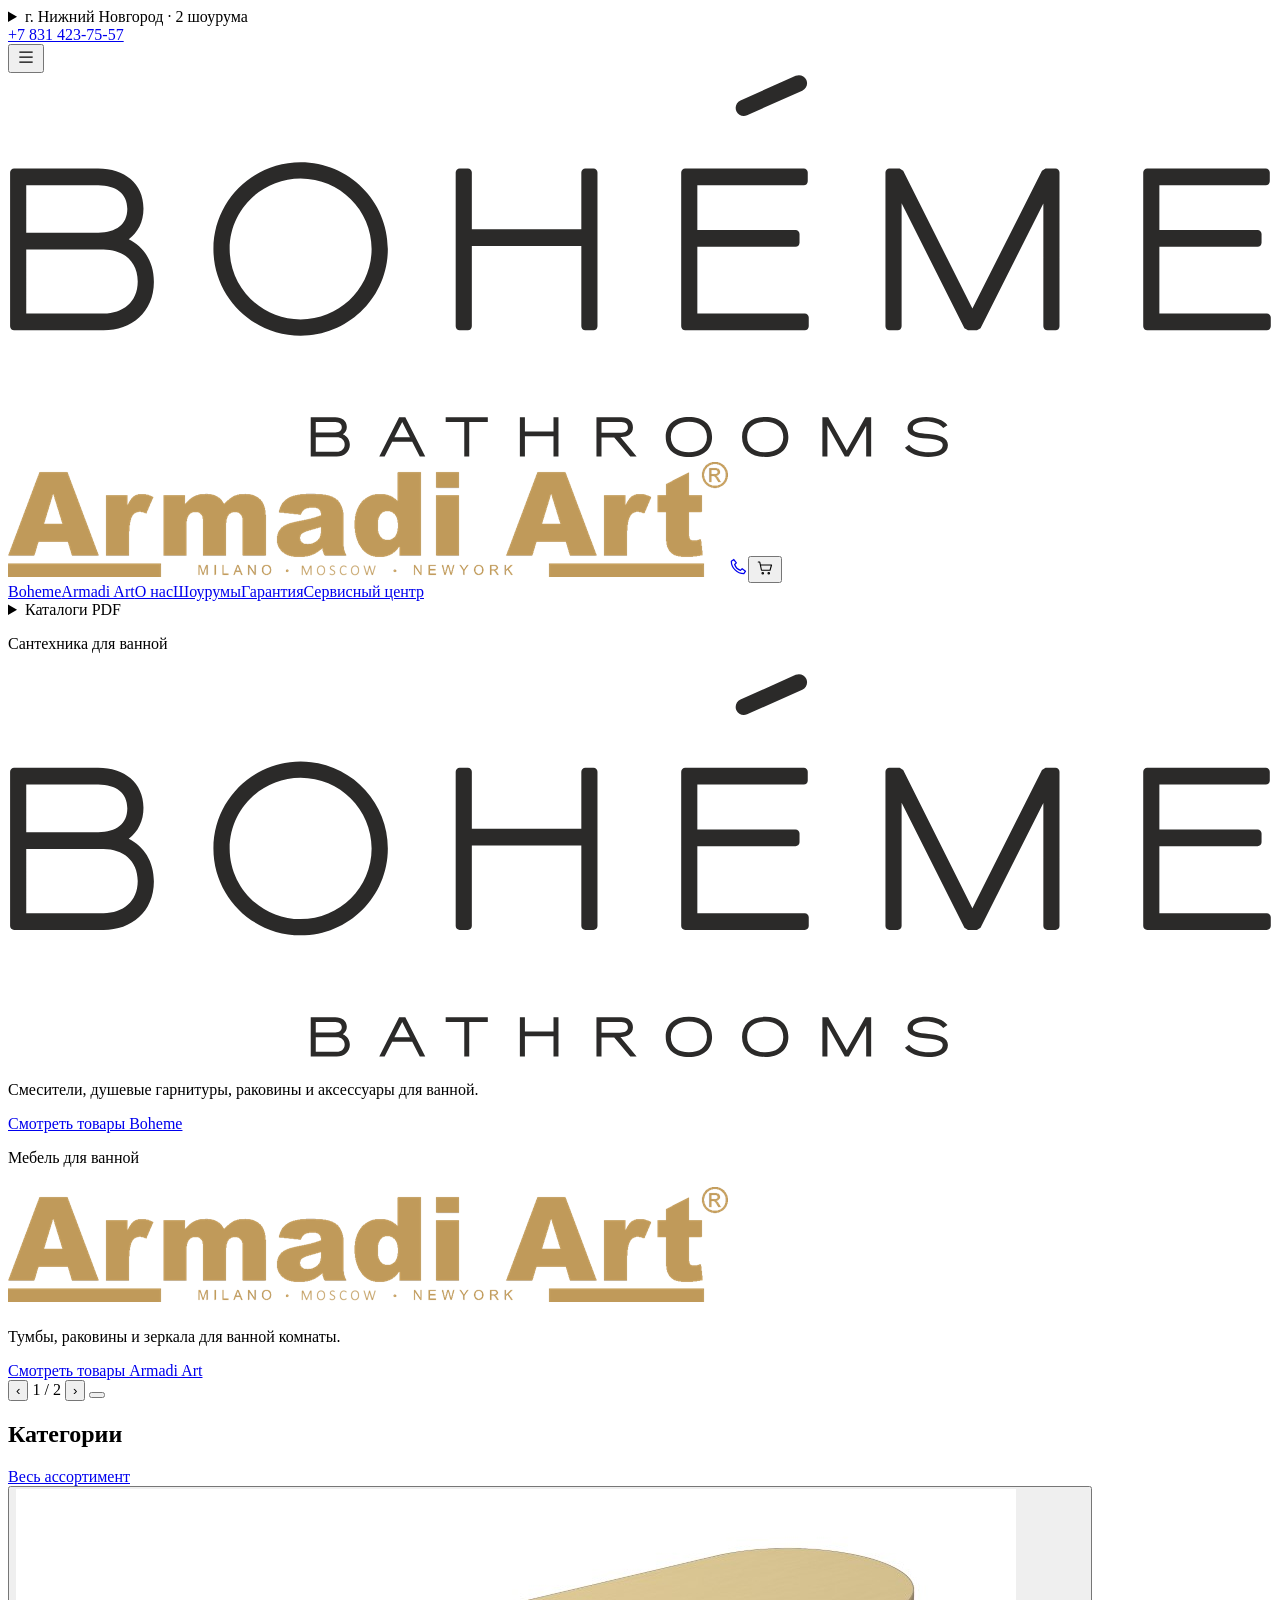
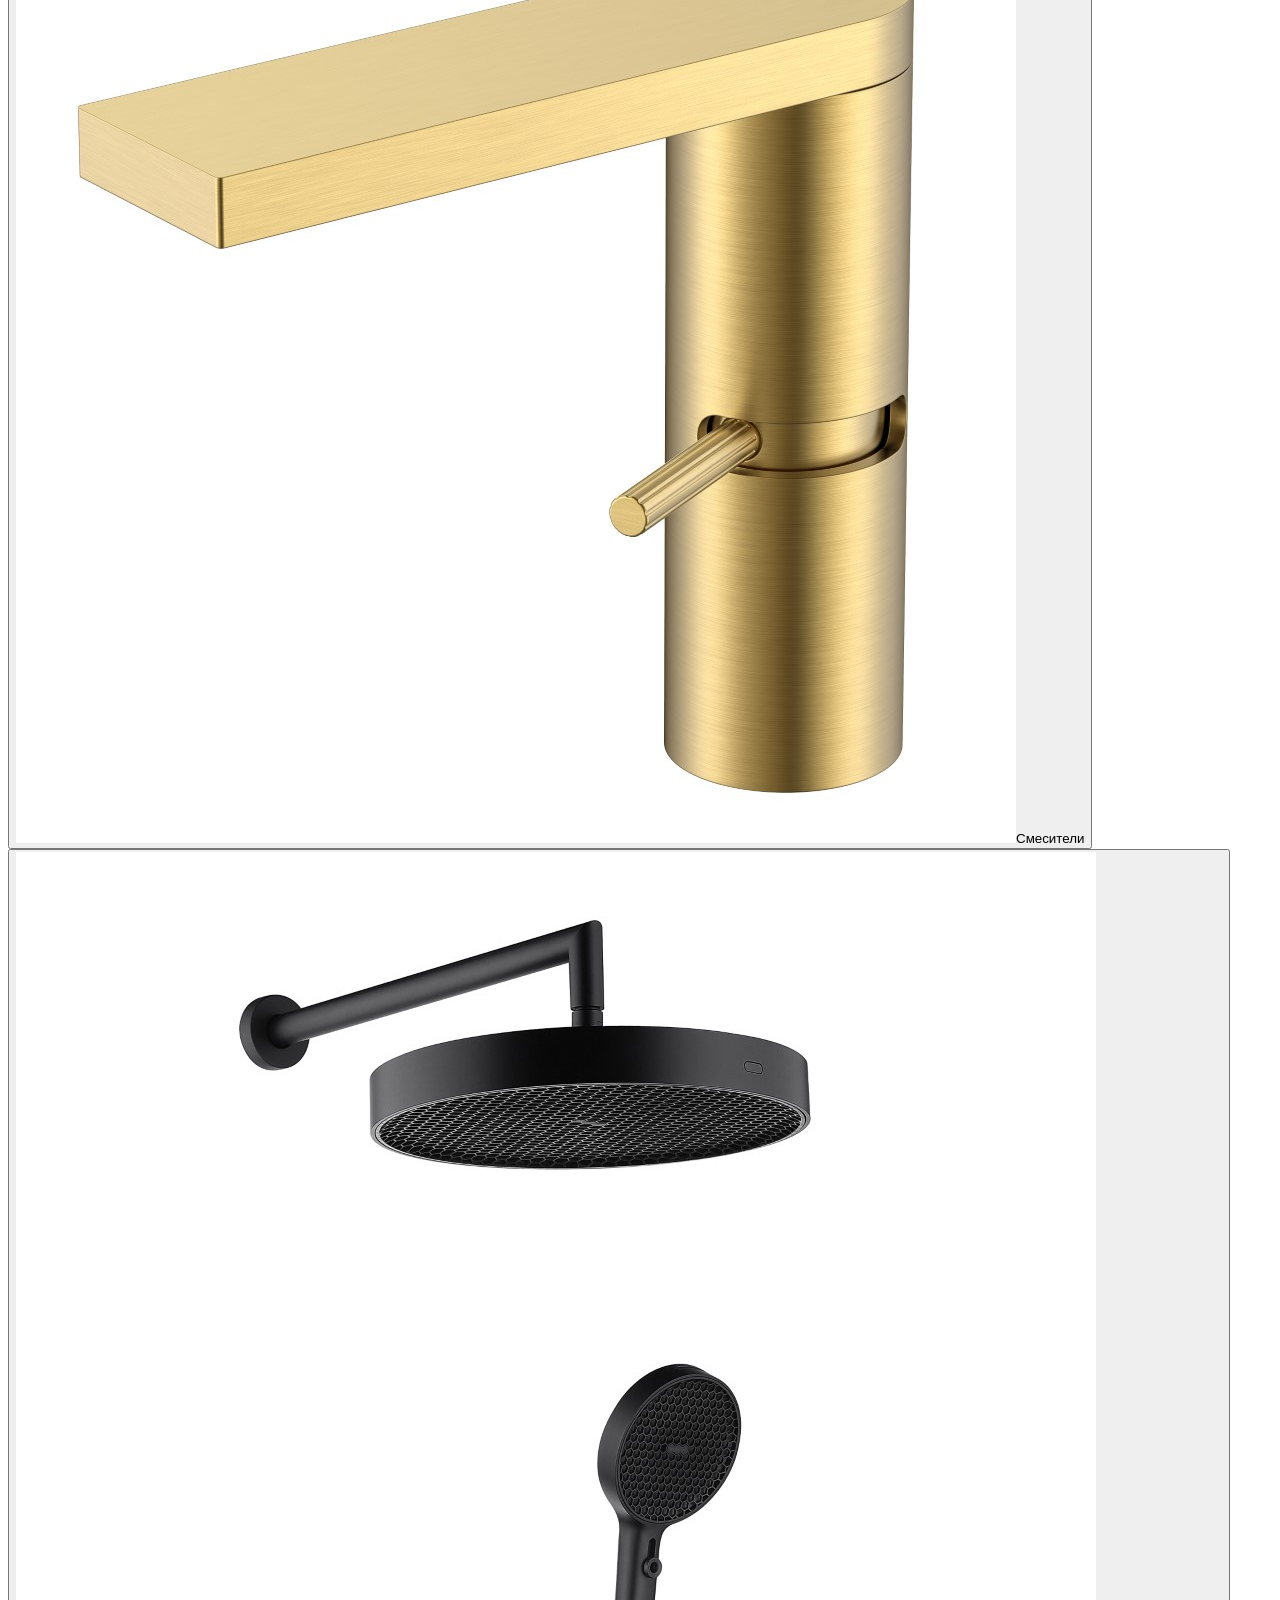
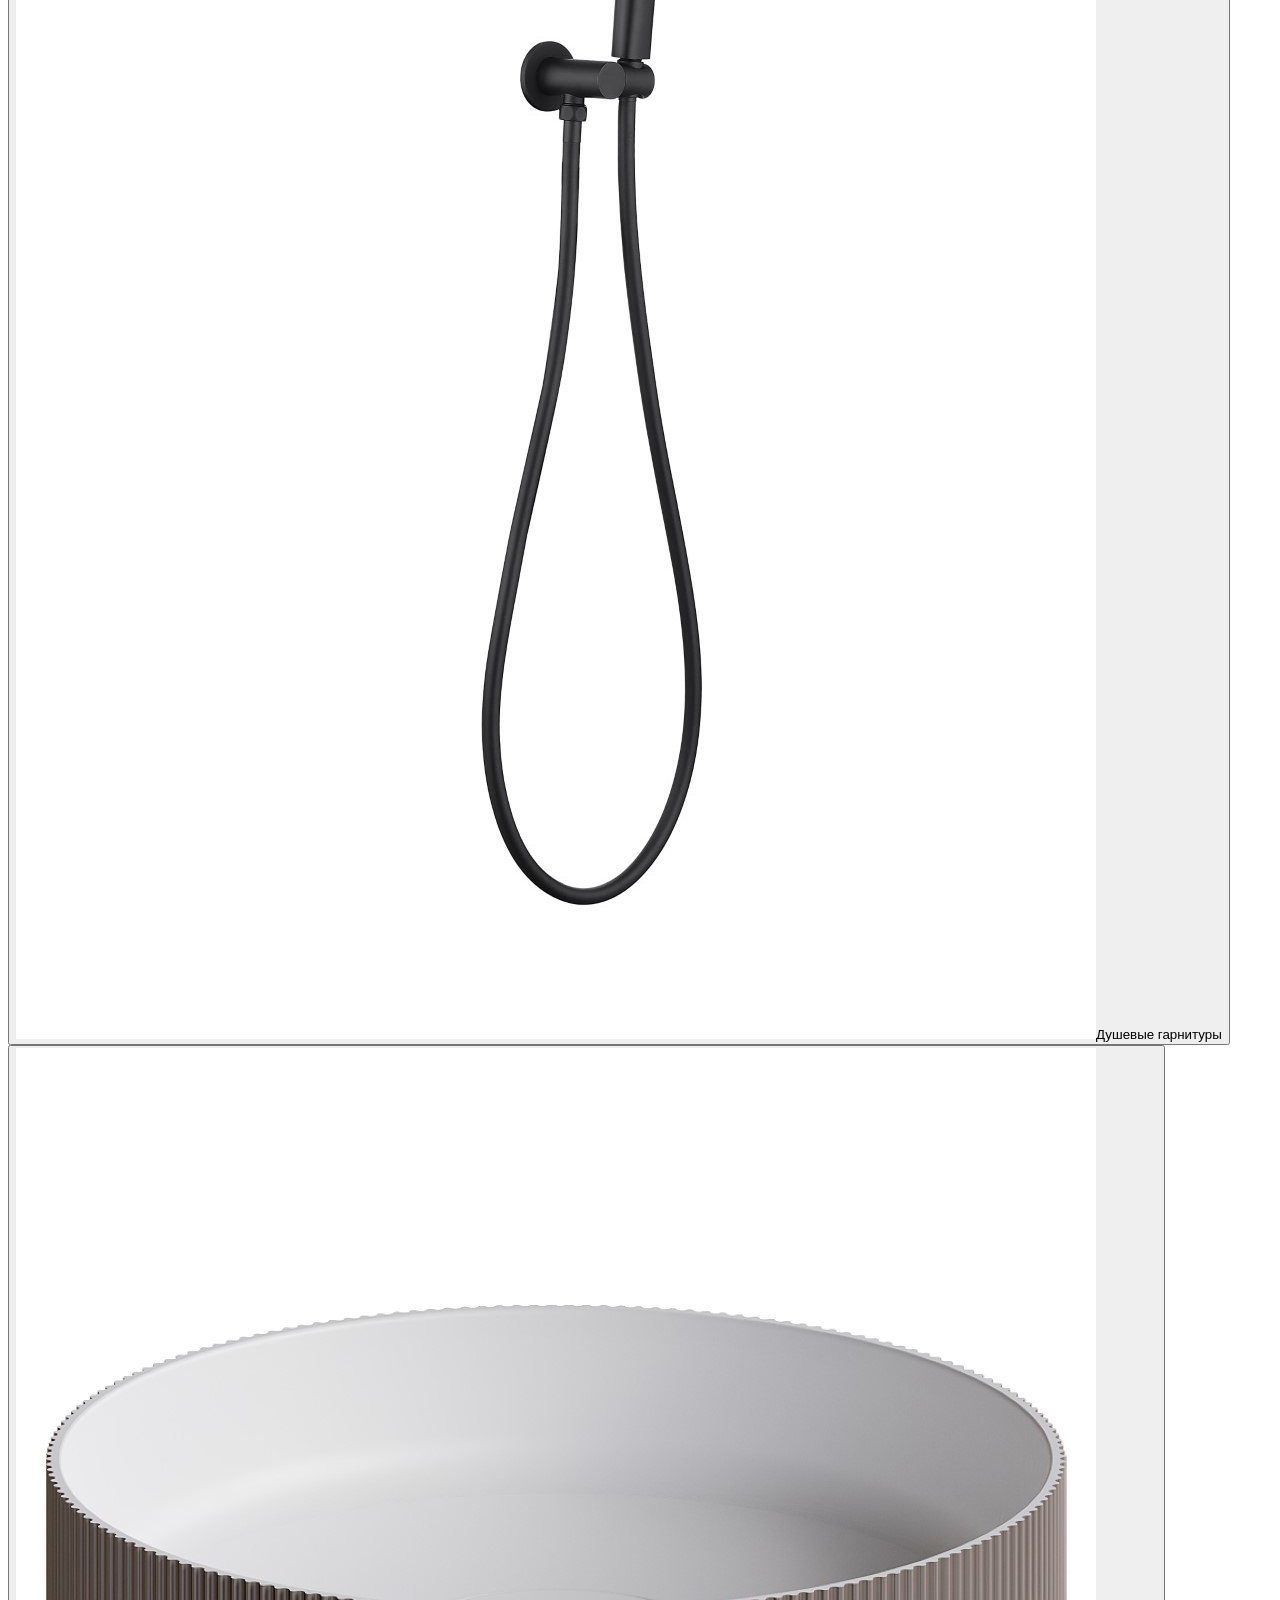
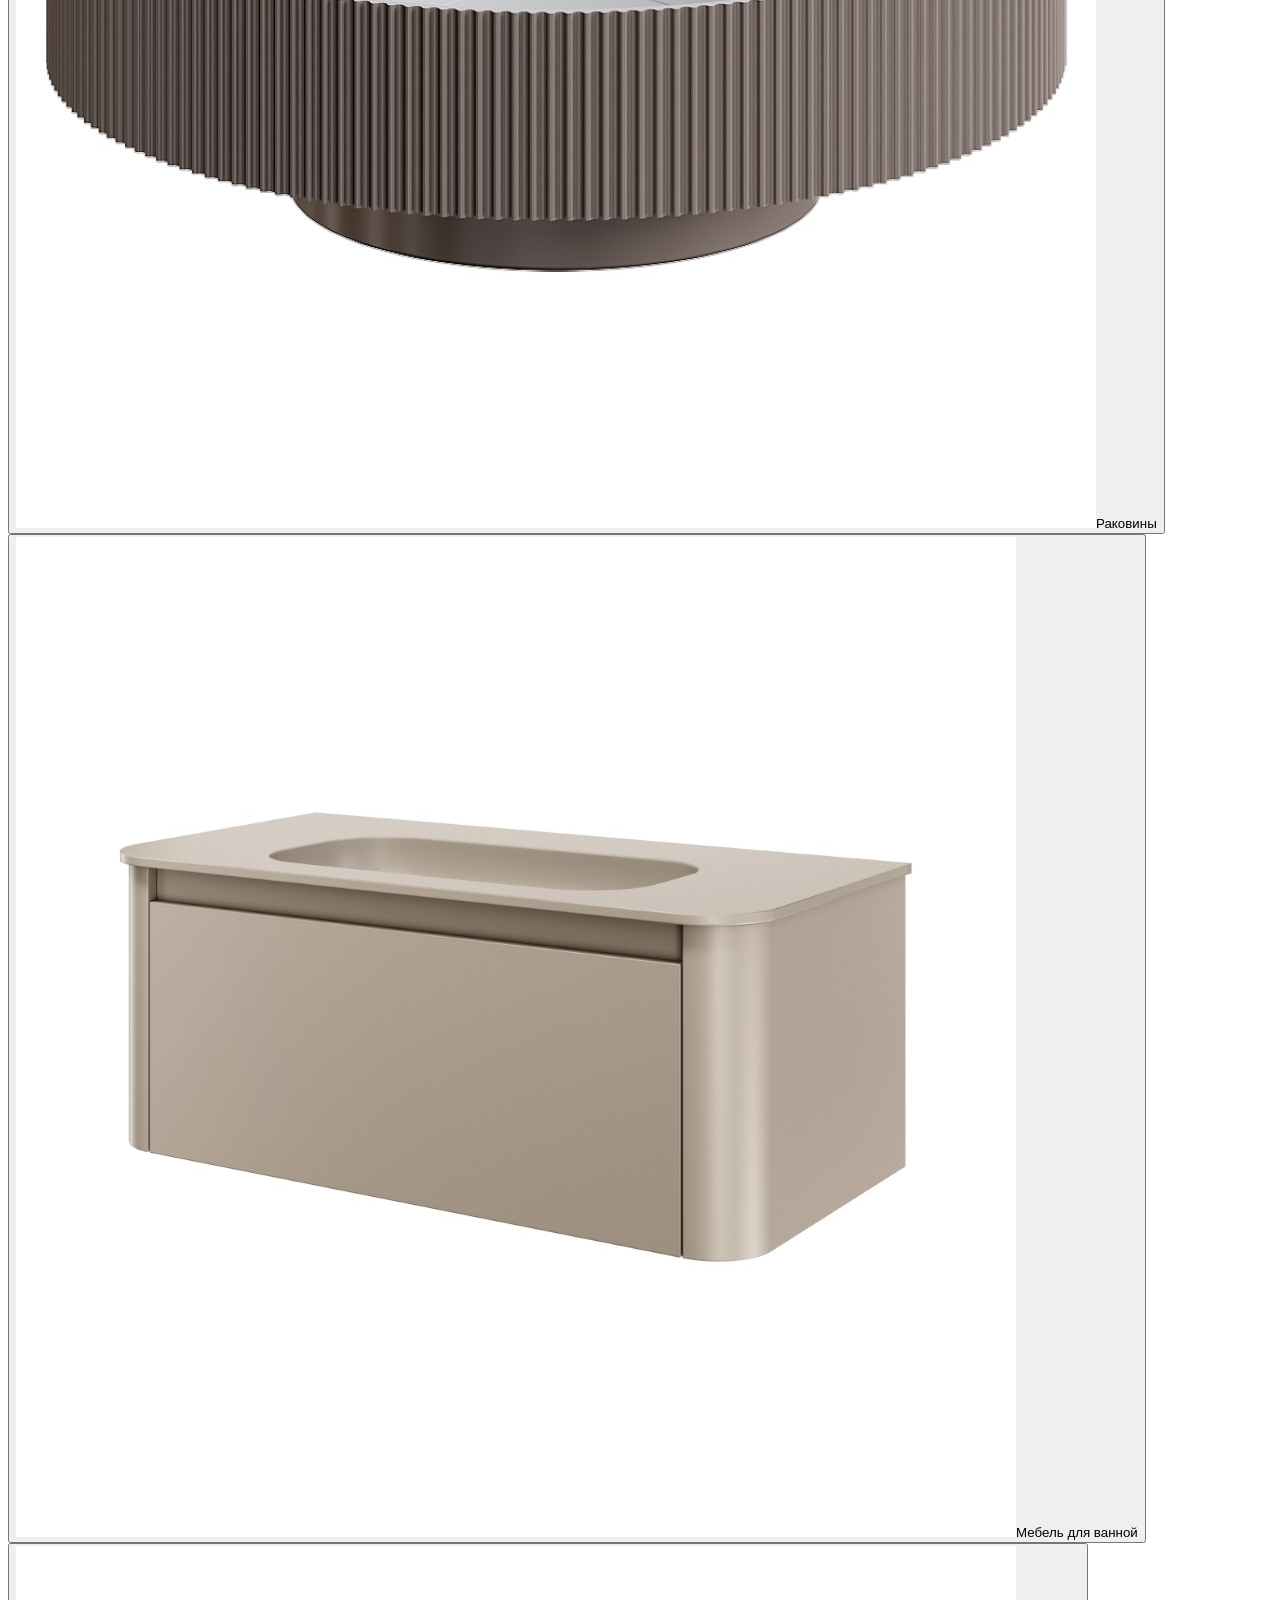
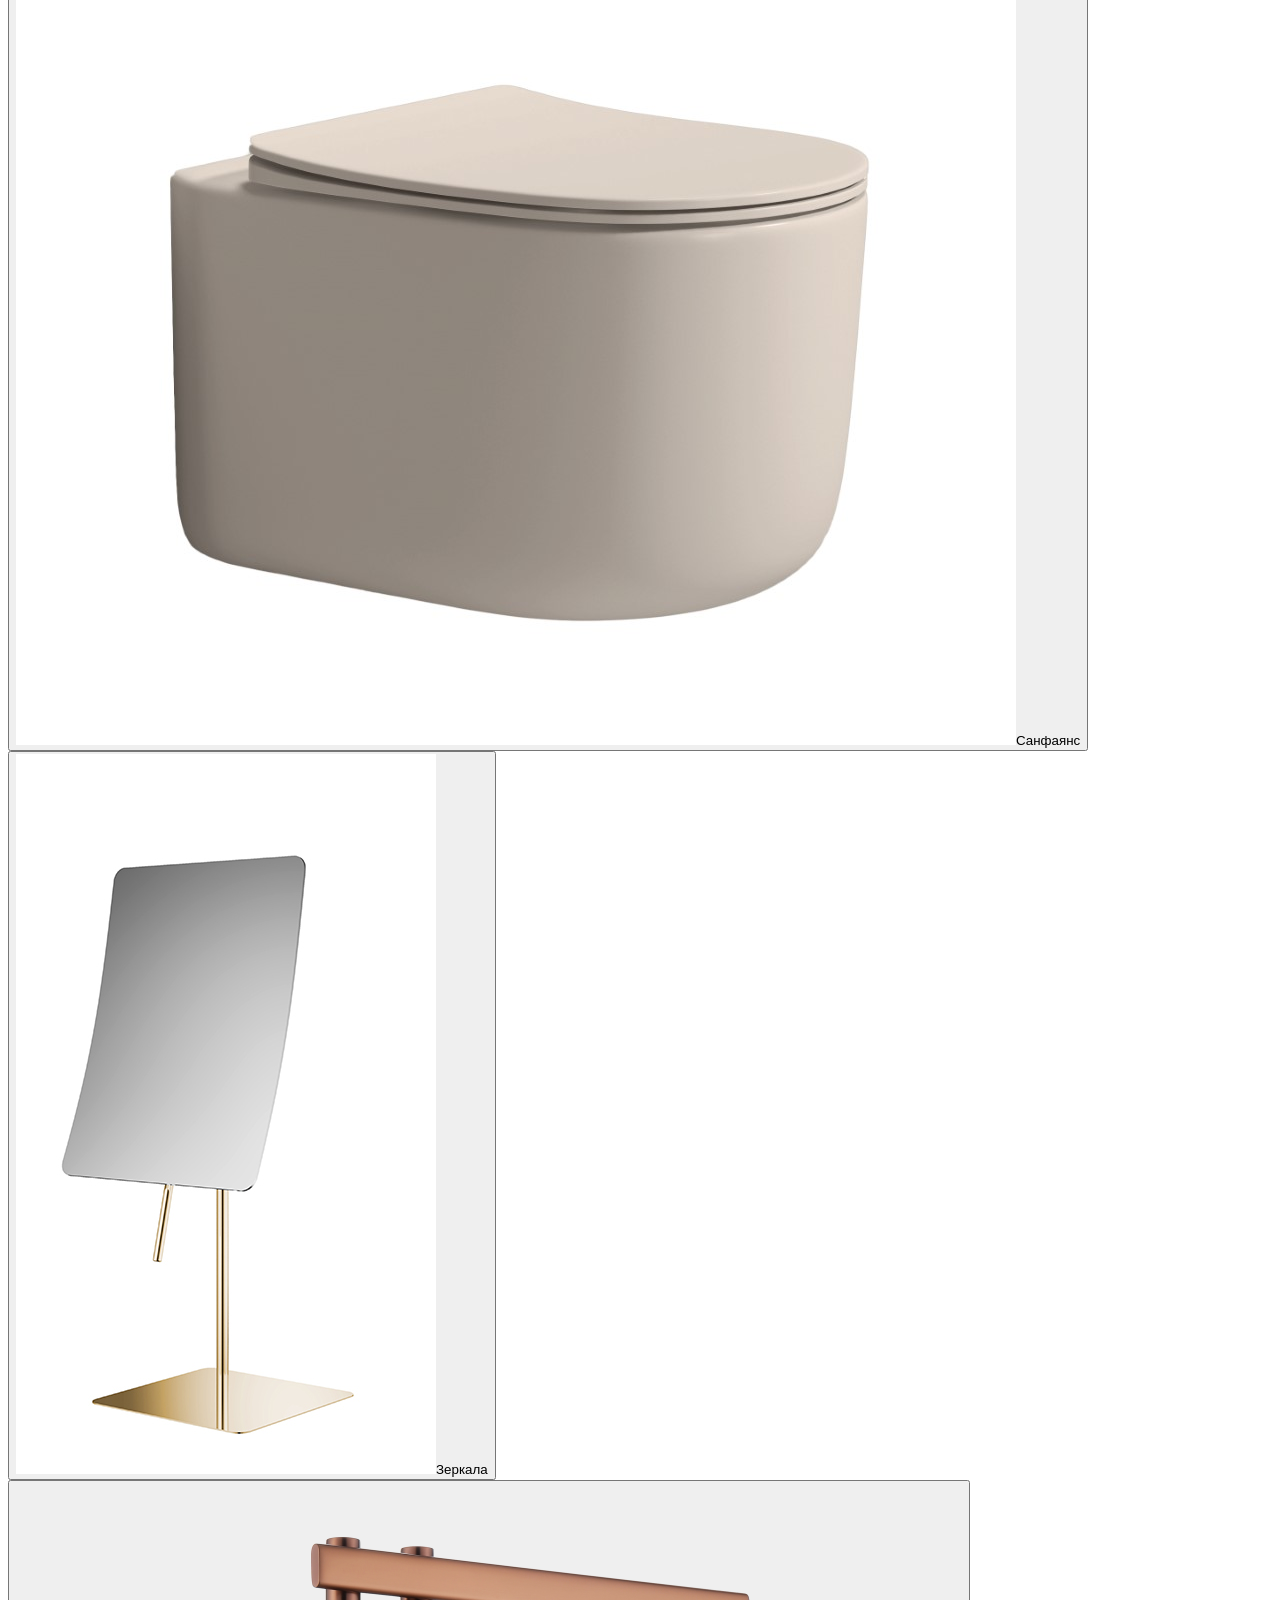
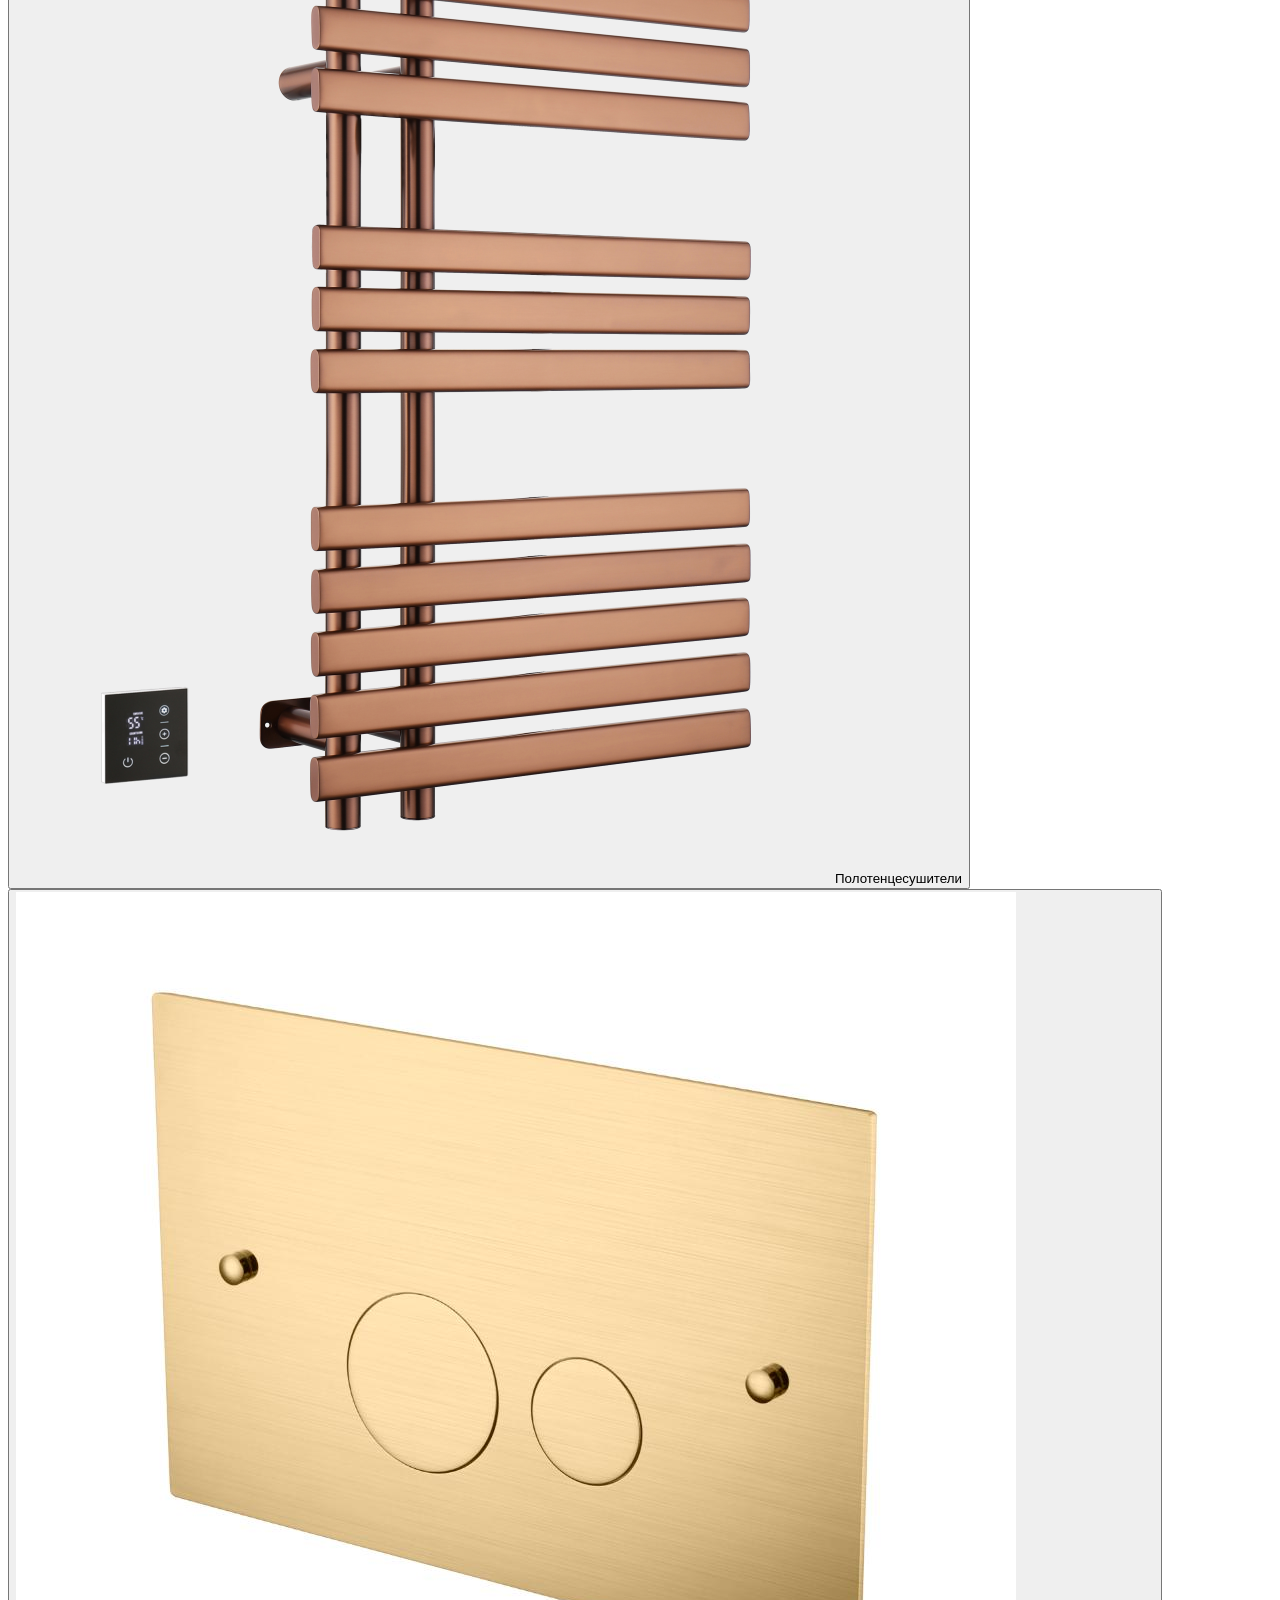
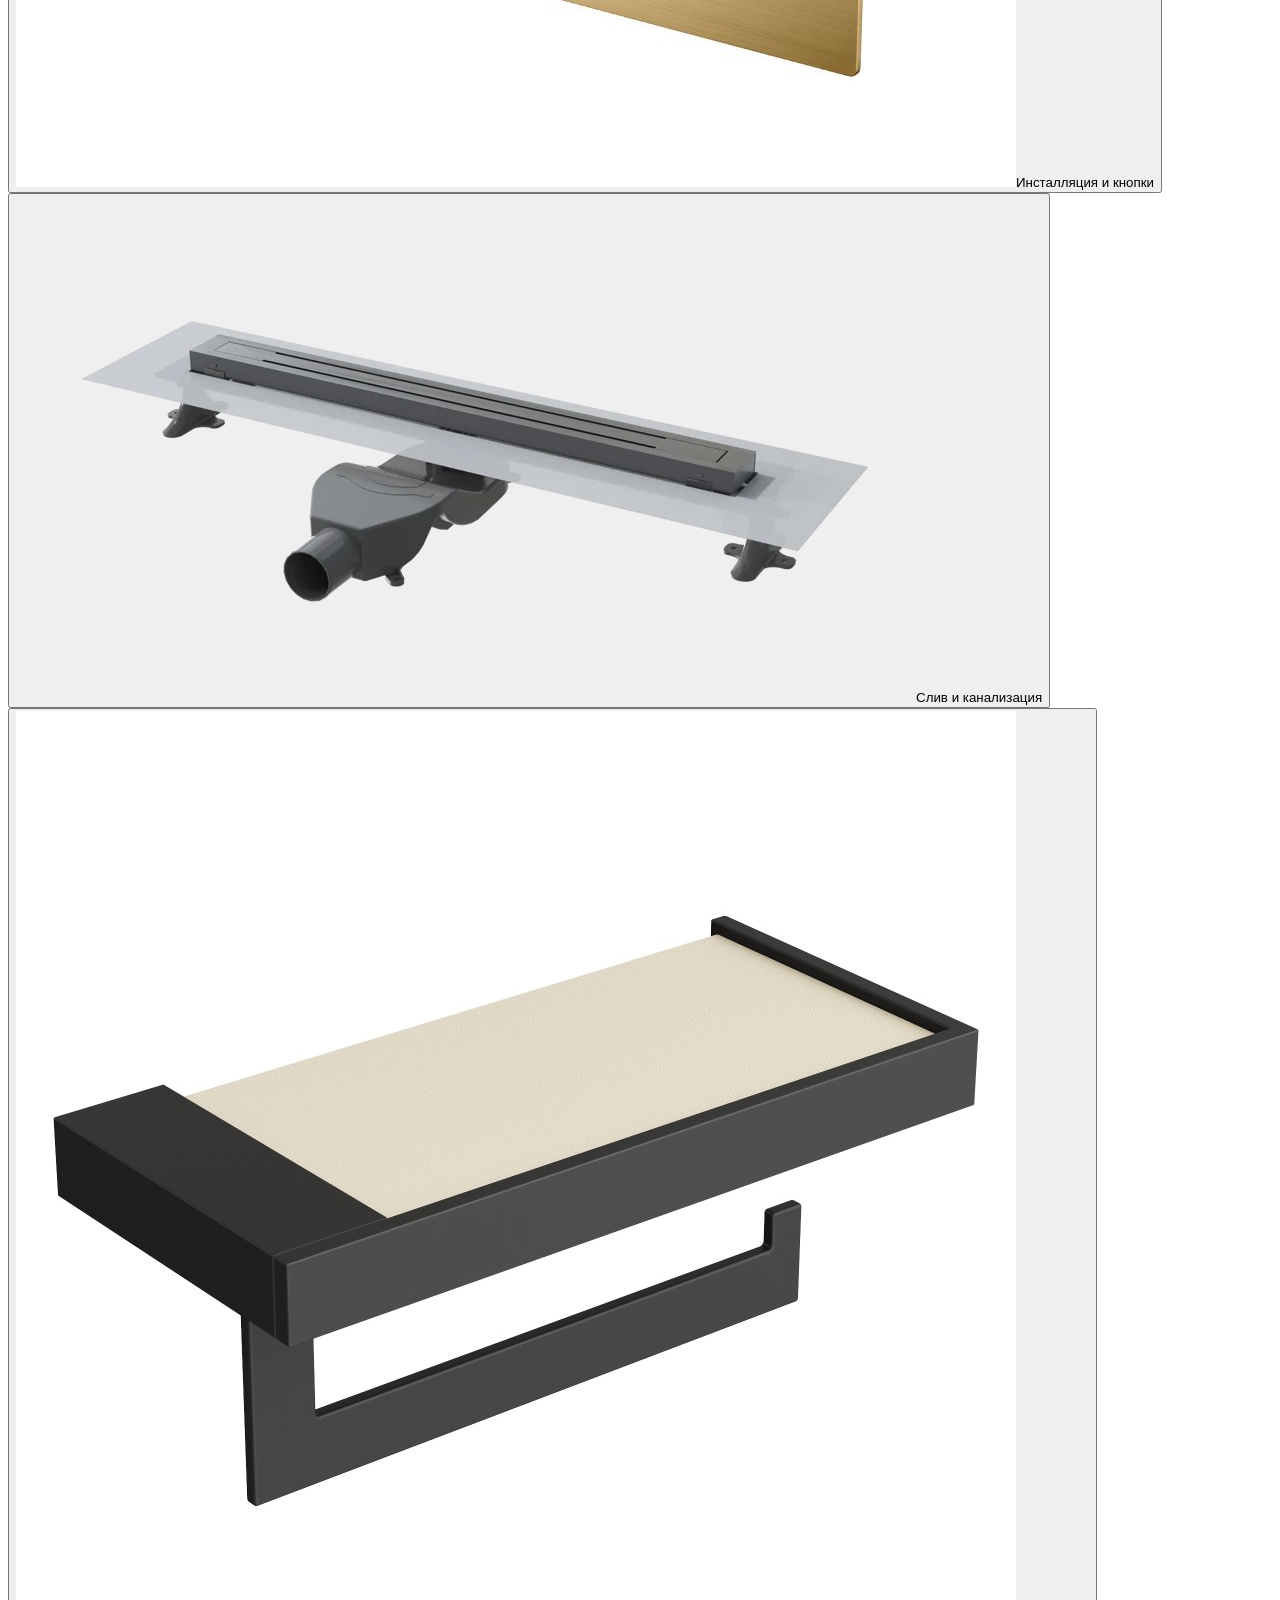
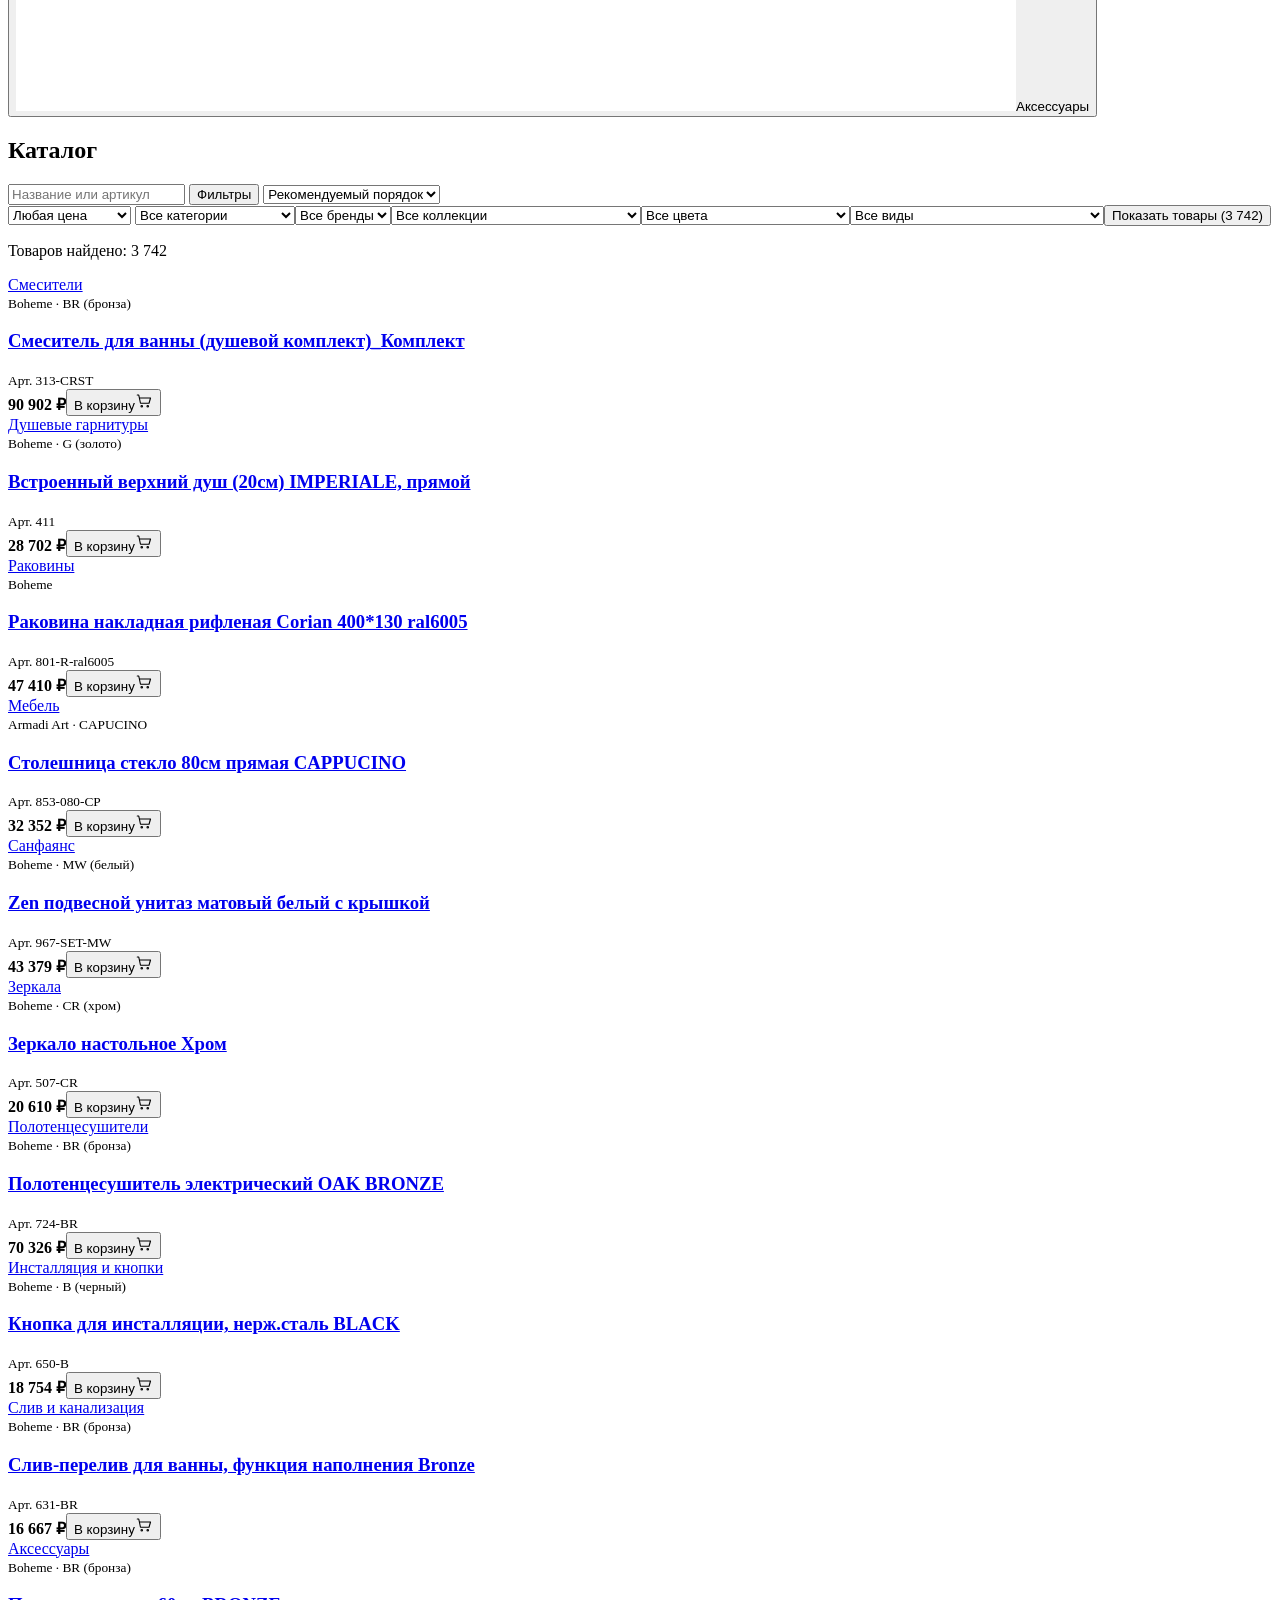
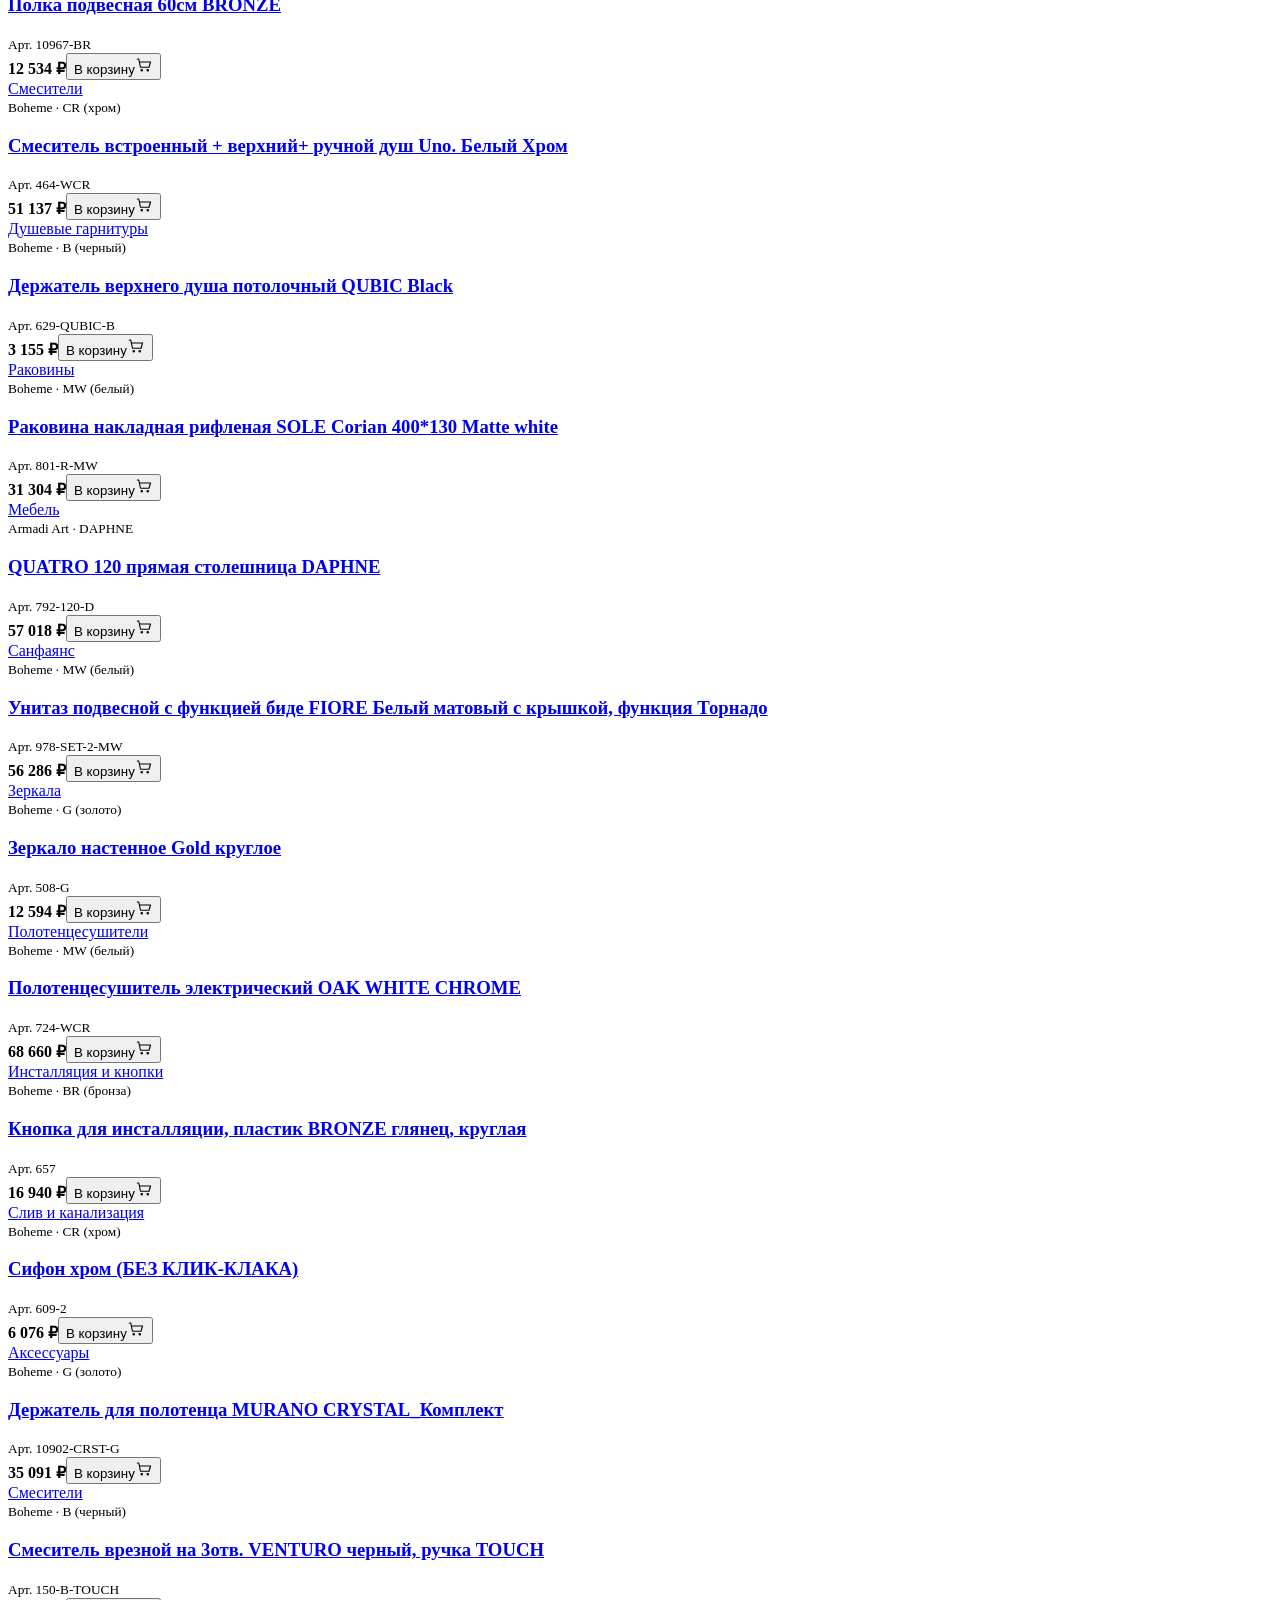
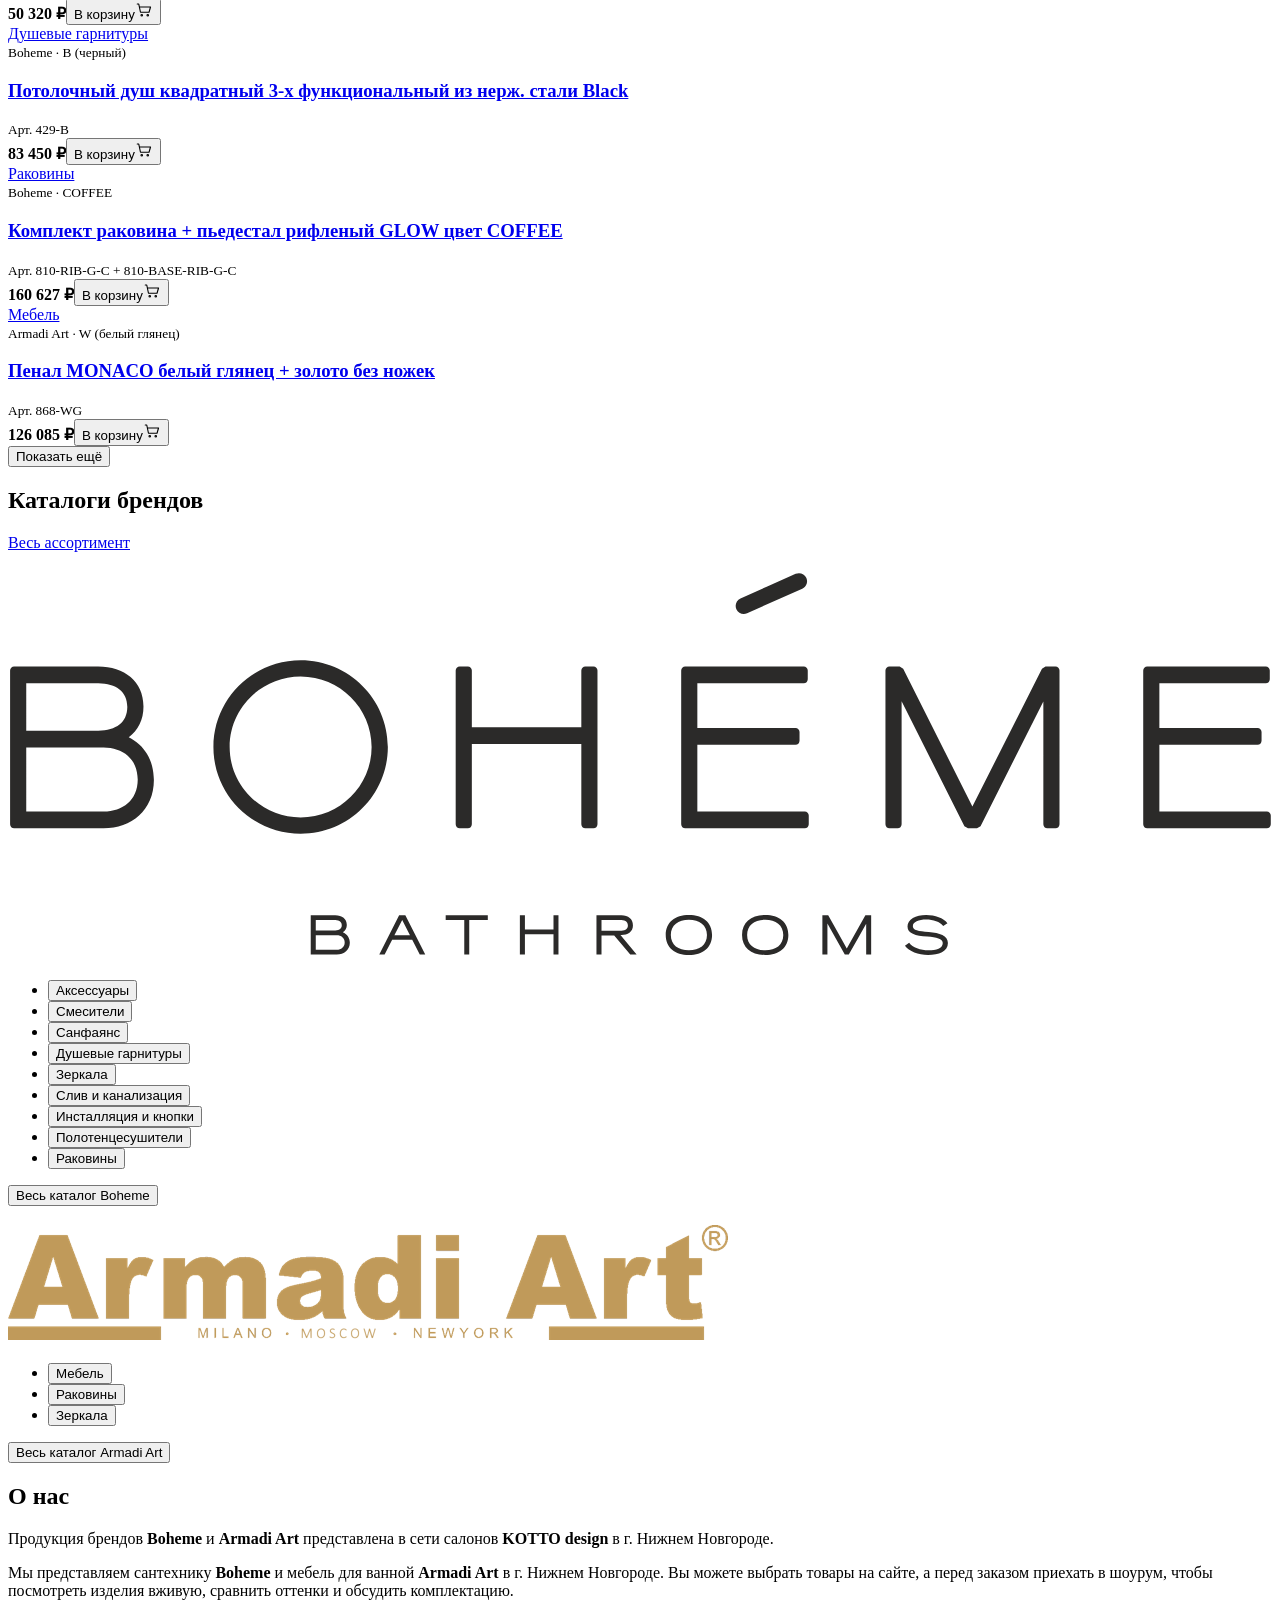
==== index.html @ 2dfecd7e "Add files via upload" ====
<!doctype html>
<html lang="ru"><head><meta charset="utf-8"><meta name="viewport" content="width=device-width,initial-scale=1"><meta name="description" content="Сантехника Boheme, мебель для ванной Armadi Art и консультация по подбору."><title>Boheme и Armadi Art — сантехника и мебель для ванной</title><link rel="stylesheet" href="style.css?v=80"><script defer src="product-videos.js?v=2"></script><script defer src="app.js?v=80"></script><script defer src="showroom-map.js"></script></head>
<body>
<div id="top" class="headerContacts" aria-label="Адреса, часы работы и телефон шоурумов">
  <details class="headerLocations" id="headerLocations">
    <summary>г. Нижний Новгород · 2 шоурума</summary>
    <div class="headerLocationList">
  <div class="headerShowroom">
    <a href="#showroom-gagarina">пр. Гагарина, 56</a>
    <span>Пн–пт 10:00–19:00</span>
    <span>Сб 10:00–18:00</span>
    <span>Вс — выходной</span>
  </div>
  <div class="headerShowroom">
    <a href="#showroom-beketova">ул. Бекетова, 13</a>
    <span>СЦ «Бекетов», 2-й этаж</span>
    <span>Ежедневно 10:00–20:00</span>
  </div>
    </div>
  </details>
  <div class="headerContactActions">
    <a class="headerPhone" href="tel:+78314237557">+7 831 423-75-57</a>
  </div>
</div>
<div class="storeNavigation"><header class="siteHeader"><button class="mobileMenuToggle outline" type="button" id="mobileMenuToggle" aria-controls="siteNav" aria-expanded="false" aria-label="Меню"><svg viewBox="0 0 24 24" width="20" height="20" fill="none" stroke="currentColor" stroke-width="1.5" aria-hidden="true"><path d="M4 6h16M4 12h16M4 18h16"/></svg></button><a class="logo brandLockup" href="#top" aria-label="Boheme и Armadi Art — главная"><img src="boheme-logo.svg" alt="Boheme"><img src="armadi-art-logo.png" alt="Armadi Art"></a><a class="mobileCall" href="tel:+78314237557" aria-label="Позвонить в магазин"><svg viewBox="0 0 24 24" width="20" height="20" fill="none" stroke="currentColor" stroke-width="1.5" stroke-linejoin="round" aria-hidden="true"><path d="M7 3 4 5c0 8 7 15 15 15l2-3-4-3-2 2c-3-1-6-4-7-7l2-2z"/></svg></a><button id="basket" aria-label="Корзина" class="outline cartButton" type="button">
  <svg aria-hidden="true" width="18" height="18" viewBox="0 0 24 24" fill="none" stroke="currentColor" stroke-width="1.5" stroke-linecap="round" stroke-linejoin="round">
    <path d="M3 4h2l2.3 11h11.4l2-7H6"/>
    <circle cx="9" cy="19" r="1"/>
    <circle cx="17" cy="19" r="1"/>
  </svg>
  <span id="count" hidden></span>
</button></header>
<nav id="siteNav" class="siteNav" aria-label="Разделы сайта"><a href="#boheme">Boheme</a><a href="#armadi-art">Armadi Art</a><a href="#about">О нас</a><a href="#showrooms">Шоурумы</a><a href="#warranty">Гарантия</a><a href="#service-center">Сервисный центр</a>
  <details class="pdfCatalogMenu">
    <summary>Каталоги PDF</summary>
    <div class="pdfCatalogLinks">
      <a href="https://boheme.su/upload/iblock/806/0qn6hs6c7k7r61r75bixtjyobo1zm10y/Katalog_Boheme_2025_Modern_Part_1_18.07.25.pdf" target="_blank" rel="noopener">Boheme Modern · PDF</a>
      <a href="https://boheme.su/upload/iblock/846/qyrhz1ur9c2a9v02822qudz2p01xtn2r/Katalog_Boheme_2025_Classic.pdf" target="_blank" rel="noopener">Boheme Classic · PDF</a>
    </div>
  </details>
</nav></div>
<main>
<section id="productPage" class="wrap" aria-labelledby="detailTitle" hidden>
  <nav id="productBreadcrumbs" class="productBreadcrumbs" aria-label="Хлебные крошки" hidden>
    <ol>
      <li><a href="#home">Главная</a></li>
      <li><a href="#catalog?">Каталог</a></li>
      <li><a id="breadcrumbCategory"></a></li>
      <li id="breadcrumbProduct" aria-current="page"></li>
    </ol>
  </nav>
  <a class="catalogReturn" id="catalogReturn" hidden>Вернуться к результатам</a>
  <div id="productDetail"></div>
</section>
<section id="home" class="wrap brandBanners" aria-label="Баннеры брендов">
  <div class="bannerTrack" id="bannerTrack" tabindex="0" aria-label="Листайте баннеры брендов">
    <section class="hero" aria-label="Boheme">
      <div class="heroCopy">
        <p class="eyebrow">Сантехника для ванной</p>
        <h1 class="heroBrand"><img src="boheme-logo.svg" alt="Boheme"></h1>
        <p>Смесители, душевые гарнитуры, раковины и аксессуары для ванной.</p>
        <a class="button" href="#catalog?brand=Boheme">Смотреть товары Boheme</a>
      </div>
      <div class="heroImage" role="img" aria-label="Современная ванная комната с отдельно стоящей ванной"></div>
    </section>
    <section class="hero heroArmadi" aria-label="Armadi Art">
      <div class="heroCopy">
        <p class="eyebrow">Мебель для ванной</p>
        <h2 class="heroBrand"><img src="armadi-art-logo.png" alt="Armadi Art"></h2>
        <p>Тумбы, раковины и зеркала для ванной комнаты.</p>
        <a class="button" href="#catalog?brand=Armadi+Art">Смотреть товары Armadi Art</a>
      </div>
      <div class="heroImage" role="img" aria-label="Интерьер ванной с тумбой из тёмного дерева, раковиной и зеркалом"></div>
    </section>
  </div>
  <div class="bannerControls" id="bannerControls" hidden>
    <button type="button" class="bannerArrow" data-banner-step="-1" aria-label="Предыдущий баннер">‹</button>
    <span id="bannerPosition" aria-label="Текущий баннер">1 / 2</span>
    <button type="button" class="bannerArrow" data-banner-step="1" aria-label="Следующий баннер">›</button>
    <button type="button" id="bannerPause" aria-label="Остановить автопрокрутку" title="Остановить автопрокрутку">
      <span class="bannerPauseIcon" aria-hidden="true"></span>
    </button>
  </div>
</section>
<section id="shopfront" class="wrap" aria-labelledby="shopfrontTitle" hidden>
  <div class="sectionHead"><h2 id="shopfrontTitle">Категории</h2><a href="#catalog" id="shopfrontAll">Весь ассортимент</a></div>
  <div id="shopfrontCategories" class="shopfrontCategories"></div>
</section>
<section id="catalog" class="wrap"><div class="catalogHead">
  <img id="catalogCategoryPhoto" alt="" hidden>
  <h2 id="catalogTitle">Каталог</h2>
</div><div class="catalogToolbar">
  <input id="search" type="search" placeholder="Название или артикул" aria-label="Поиск по каталогу">
  <button type="button" class="outline filterToggle" id="filterToggle" aria-expanded="false" aria-controls="catalogFilters">Фильтры</button>
  <select id="catalogSort" aria-label="Сортировка">
    <option value="">Рекомендуемый порядок</option>
    <option value="asc">Сначала дешевле</option>
    <option value="desc">Сначала дороже</option>
  </select>
</div>
<div id="activeFilters" class="activeFilters" aria-label="Выбранные фильтры" hidden></div>
<div id="catalogFilters" class="filters" role="group" aria-label="Фильтры"><select id="priceRange" aria-label="Цена, ₽">
  <option value="">Любая цена</option>
  <option value="low">До 10 000 ₽</option>
  <option value="mid">10 000–30 000 ₽</option>
  <option value="high">Свыше 30 000 ₽</option>
  <option value="custom">Свой диапазон</option>
</select>
<div id="customPrice" class="customPrice" role="group" aria-label="Свой диапазон цен" hidden>
  <input id="priceFrom" type="number" min="0" inputmode="numeric" placeholder="От, ₽" aria-label="Цена от, ₽" aria-describedby="priceError">
  <input id="priceTo" type="number" min="0" inputmode="numeric" placeholder="До, ₽" aria-label="Цена до, ₽" aria-describedby="priceError">
  <p id="priceError" role="status" hidden>Укажите цены в целых рублях. Цена «До» должна быть не меньше цены «От».</p>
</div>
<select id="category" aria-label="Категория"></select><select id="brand" aria-label="Бренд"></select><select id="collection" aria-label="Коллекция" hidden></select><select id="color" aria-label="Цвет" hidden></select><select id="type" aria-label="Вид товара" hidden></select><button type="button" id="filterResults" class="button">Показать товары</button></div><p id="catalogStatus" role="status">Загружаем ассортимент…</p><div id="products" class="products"></div><p id="empty" hidden>Товары не найдены.</p><button id="moreProducts" class="outline" type="button" hidden>Показать ещё</button></section>
<section id="brands" class="wrap">
  <div class="sectionHead"><h2>Каталоги брендов</h2><a id="allProducts" href="#catalog">Весь ассортимент</a></div>
  <div id="brandCards" class="brands brandDirectories"></div>
</section>
<section id="about" class="wrap" aria-labelledby="about-title">
  <h2 id="about-title">О нас</h2>
  <div class="aboutCopy">
    <p>Продукция брендов <strong>Boheme</strong> и <strong>Armadi Art</strong> представлена в сети салонов <strong>KOTTO design</strong> в г. Нижнем Новгороде.</p>
    <p>Мы представляем сантехнику <strong>Boheme</strong> и мебель для ванной <strong>Armadi Art</strong> в г. Нижнем Новгороде. Вы можете выбрать товары на сайте, а перед заказом приехать в шоурум, чтобы посмотреть изделия вживую, сравнить оттенки и обсудить комплектацию.</p>
    <p><strong>Boheme</strong> — основной бренд нашего магазина. В каталоге есть смесители, душевые гарнитуры, раковины, санфаянс и аксессуары. В зависимости от модели изделия выпускаются в Италии или Турции. Поможем подобрать сантехнику и аксессуары в одной отделке.</p>
    <p><strong>Armadi Art</strong> — мебель для ванной, раковины и зеркала. Фабрика бренда находится в Балыкесире, Турция. Поможем подобрать тумбу под размеры вашей ванной и собрать комплект с раковиной и зеркалом.</p>
    <h3>Шоурумы KOTTO design в г. Нижнем Новгороде</h3>
    <ul>
      <li><strong>Флагманский шоурум</strong> — проспект Гагарина, 56.</li>
      <li><strong>Шоурум в СЦ «Бекетов»</strong> — улица Бекетова, 13, 2-й этаж.</li>
    </ul>
  </div>
</section>
<section id="showrooms" class="wrap" aria-labelledby="showrooms-title">
  <h2 id="showrooms-title">Шоурумы в г. Нижнем Новгороде</h2>
  <div class="showroomGrid">
    <article id="showroom-gagarina" class="showroom">
      <h3>Флагманский шоурум</h3>
      <p>Проспект Гагарина, 56</p>
      <p><strong>График работы</strong><br>Пн–пт 10:00–19:00<br>Сб 10:00–18:00<br>Вс — выходной</p>
      <a target="_blank" rel="noopener" href="https://yandex.ru/maps/?rtext=~56.288643,43.982333&amp;rtt=auto" aria-label="Проспект Гагарина, 56 — построить маршрут в новой вкладке">Построить маршрут</a>
    </article>
    <article id="showroom-beketova" class="showroom">
      <h3>Шоурум в СЦ «Бекетов»</h3>
      <p>Улица Бекетова, 13, 2-й этаж</p>
      <p><strong>График работы</strong><br>Ежедневно 10:00–20:00</p>
      <a target="_blank" rel="noopener" href="https://yandex.ru/maps/?rtext=~56.290609,43.998126&amp;rtt=auto" aria-label="Улица Бекетова, 13 — построить маршрут в новой вкладке">Построить маршрут</a>
    </article>
  </div>
  <details class="showroomMapPanel" id="showroomMapPanel" open>
    <summary>Показать на карте</summary>
  <div id="showroomMapControls" class="showroomMapControls" role="group" aria-label="Выбрать шоурум на карте" hidden>
    <button type="button" class="outline" aria-pressed="true">Оба адреса</button>
    <button type="button" class="outline" aria-pressed="false" data-location="43.982333,56.288643">пр. Гагарина, 56</button>
    <button type="button" class="outline" aria-pressed="false" data-location="43.998126,56.290609">ул. Бекетова, 13</button>
  </div>
  <iframe
    id="showroomMap"
    class="showroomMap"
    title="Яндекс Карты — два шоурума KOTTO design в г. Нижнем Новгороде"
    src="https://yandex.ru/map-widget/v1/?ll=43.990230%2C56.289626&amp;z=14&amp;l=map&amp;pt=43.982333%2C56.288643%2Cpm2blm1~43.998126%2C56.290609%2Cpm2blm2"
    loading="lazy"
    sandbox="allow-scripts allow-same-origin allow-popups allow-popups-to-escape-sandbox"
  ></iframe>
  </details>
</section>
<section id="subscribe" class="wrap socialSubscribe" aria-labelledby="subscribe-title">
  <div>
    <h2 id="subscribe-title">KOTTO design в MAX и Telegram</h2>
    <p>Подписывайтесь, чтобы узнавать о новых коллекциях и видеть, как сантехника и мебель смотрятся в интерьере.</p>
  </div>
  <div class="socialSubscribeLinks">
    <a class="outline" href="https://max.ru/channel_kotto_design" target="_blank" rel="noopener"><img src="max-icon.svg" alt="" width="18" height="18">Подписаться в MAX</a>
    <a class="outline" href="https://t.me/kottodesign" target="_blank" rel="noopener"><img src="telegram-icon.svg" alt="" width="18" height="18">Подписаться в Telegram</a>
  </div>
</section>
<section id="warranty" class="wrap serviceCenter" aria-labelledby="warranty-title">
  <h2 id="warranty-title">Гарантия</h2>
  <p>Гарантийный срок зависит от артикула, покрытия и комплектации. Перед покупкой его можно уточнить у нас по артикулу товара. Условия для выбранной модели указаны в паспорте или гарантийном талоне.</p>
  <table class="warrantyTable">
    <thead><tr><th scope="col">Изделие</th><th scope="col">Срок и источник</th></tr></thead>
    <tbody>
      <tr><th scope="row">Boheme · полотенцесушители 722 и 723</th><td>10 лет на изделие по паспорту производителя. На заглушки, прокладки, эксцентрики и вентили этот срок не распространяется. <a href="https://www.santehnica.ru/files/attachments/products/8/6/8627211-722-723-pasport-polotentsesushitelya.pdf">Паспорт Boheme</a></td></tr>
      <tr><th scope="row">Boheme · смесители и комплектующие</th><td>По справочным данным профильного продавца, 5 лет на смеситель и керамический картридж или кран-буксу, 2 года на цветное покрытие, 1 год на отдельные комплектующие и элементы душевой группы. Перед заказом уточняйте срок по артикулу. <a href="https://boheme-butik.ru/help/warranty/">Условия Boheme Бутик</a></td></tr>
      <tr><th scope="row">Boheme · раковина Glow Olive 810-G-OL</th><td>В карточке профильного продавца указано 5 лет. Срок для других моделей Glow уточняется отдельно. <a href="https://santehnika-online.ru/product/rakovina_kruglaya_poliefirnaya_810_g_ol/1197344/">Карточка 810-G-OL</a></td></tr>
      <tr><th scope="row">Другие изделия Boheme и Armadi Art</th><td>Для мебели, зеркал, санфаянса, инсталляций и других товаров уточняем гарантию по артикулу и паспорту изделия.</td></tr>
    </tbody>
  </table>
  <p>Чтобы обратиться по гарантии, сообщите продавцу артикул, номер заказа и опишите проблему. Можно приложить фото или видео.</p>
  <div class="serviceCenterLinks">
    <a class="outline" href="tel:+78314237557">Уточнить срок по артикулу</a>
    <a class="outline" href="#service-center">Сервисный центр</a>
    <a class="outline" href="./legal.html#terms">Условия возврата</a>
  </div>
</section>
<section id="service-center" class="wrap serviceCenter" aria-labelledby="service-center-title">
  <h2 id="service-center-title">Сервисный центр</h2>
  <p>Сервисный центр Boheme и Armadi Art принимает обращения по продукции обоих брендов. Выберите форму и приложите к обращению видео, на котором видна проблема.</p>
  <div class="serviceCenterLinks">
    <a class="outline" href="https://forms.yandex.ru/cloud/623307cf81f370e5d9ed61b4/" target="_blank" rel="noopener">Форма для розничных покупателей</a>
    <a class="outline" href="https://forms.yandex.ru/cloud/626a4e06700ced1c9ac07d56/" target="_blank" rel="noopener">Форма для оптовых партнёров</a>
  </div>
  <p>Сервисный центр подтвердит получение обращения в течение 48 часов и постарается принять решение в течение 5 рабочих дней.</p>
  <p>Если у вас есть вопросы по установке или нужна помощь с заполнением формы, позвоните в сервисный центр по номеру <a class="serviceCenterPhone" href="tel:+78005504070">8 800 550-40-70</a>.</p>
</section>
</main>
<footer><a class="logo brandLockup" href="#top" aria-label="Boheme и Armadi Art — главная"><img src="boheme-logo.svg" alt="Boheme"><img src="armadi-art-logo.png" alt="Armadi Art"></a><nav class="legalLinks" aria-label="Информация о магазине">
  <a href="#warranty">Гарантия</a>
  <a href="./legal.html#seller">Реквизиты продавца</a>
  <a href="./legal.html#terms">Оплата, доставка и возврат</a>
  <a href="./legal.html#privacy">Политика обработки персональных данных</a>
</nav></footer>
<dialog id="cartDialog"><form method="dialog" class="close"><button class="requestClose" aria-label="Закрыть"></button></form><h2 id="cartTitle">Корзина</h2><div id="cartItems"></div><p id="total"></p><form id="request" hidden><h3>Заявка на обратный звонок</h3><p id="requestProduct" hidden></p><label>Имя<input name="customer" autocomplete="name" required maxlength="100"></label><label>Телефон<input name="phone" type="tel" autocomplete="tel" inputmode="tel" required maxlength="30"></label><label>Комментарий<textarea name="comment" rows="2" maxlength="500"></textarea></label><p class="note">Для проверки формы используйте условный номер. Данные из демоверсии не отправляются менеджеру.</p><p class="note"><a href="./legal.html#privacy" target="_blank" rel="noopener">Политика обработки персональных данных</a></p><button class="button">Проверить заявку</button> <a class="outline" href="tel:+78314237557">Позвонить в магазин</a></form><p id="requestStatus" role="status"></p></dialog>
<dialog id="mediaDialog" aria-labelledby="mediaTitle">
  <div class="mediaHeader">
    <h2 id="mediaTitle">Просмотр изображения</h2>
    <form method="dialog" class="close"><button class="mediaClose" aria-label="Закрыть просмотр"></button></form>
  </div>
  <div class="mediaStage">
    <p id="mediaError" role="status" hidden>Не удалось загрузить изображение.</p>
    <img id="mediaImage" alt="">
    <div class="mediaNavigation" id="mediaNavigation" hidden>
      <button type="button" id="mediaPrevious" class="mediaArrow" aria-label="Предыдущее изображение"></button>
      <button type="button" id="mediaNext" class="mediaArrow" aria-label="Следующее изображение"></button>
    </div>
  </div>
  <span id="mediaPosition" role="status"></span>
  <a id="mediaOriginal" target="_blank" rel="noopener">Открыть оригинал</a>
</dialog>
<button type="button" class="button floatingCallback" data-consultation aria-haspopup="dialog" aria-controls="cartDialog">Заказать звонок</button>
<a id="backToTop" class="backToTop" href="#top" aria-label="Наверх" title="Наверх"></a>
<p id="toast" role="status" hidden></p>
</body></html>
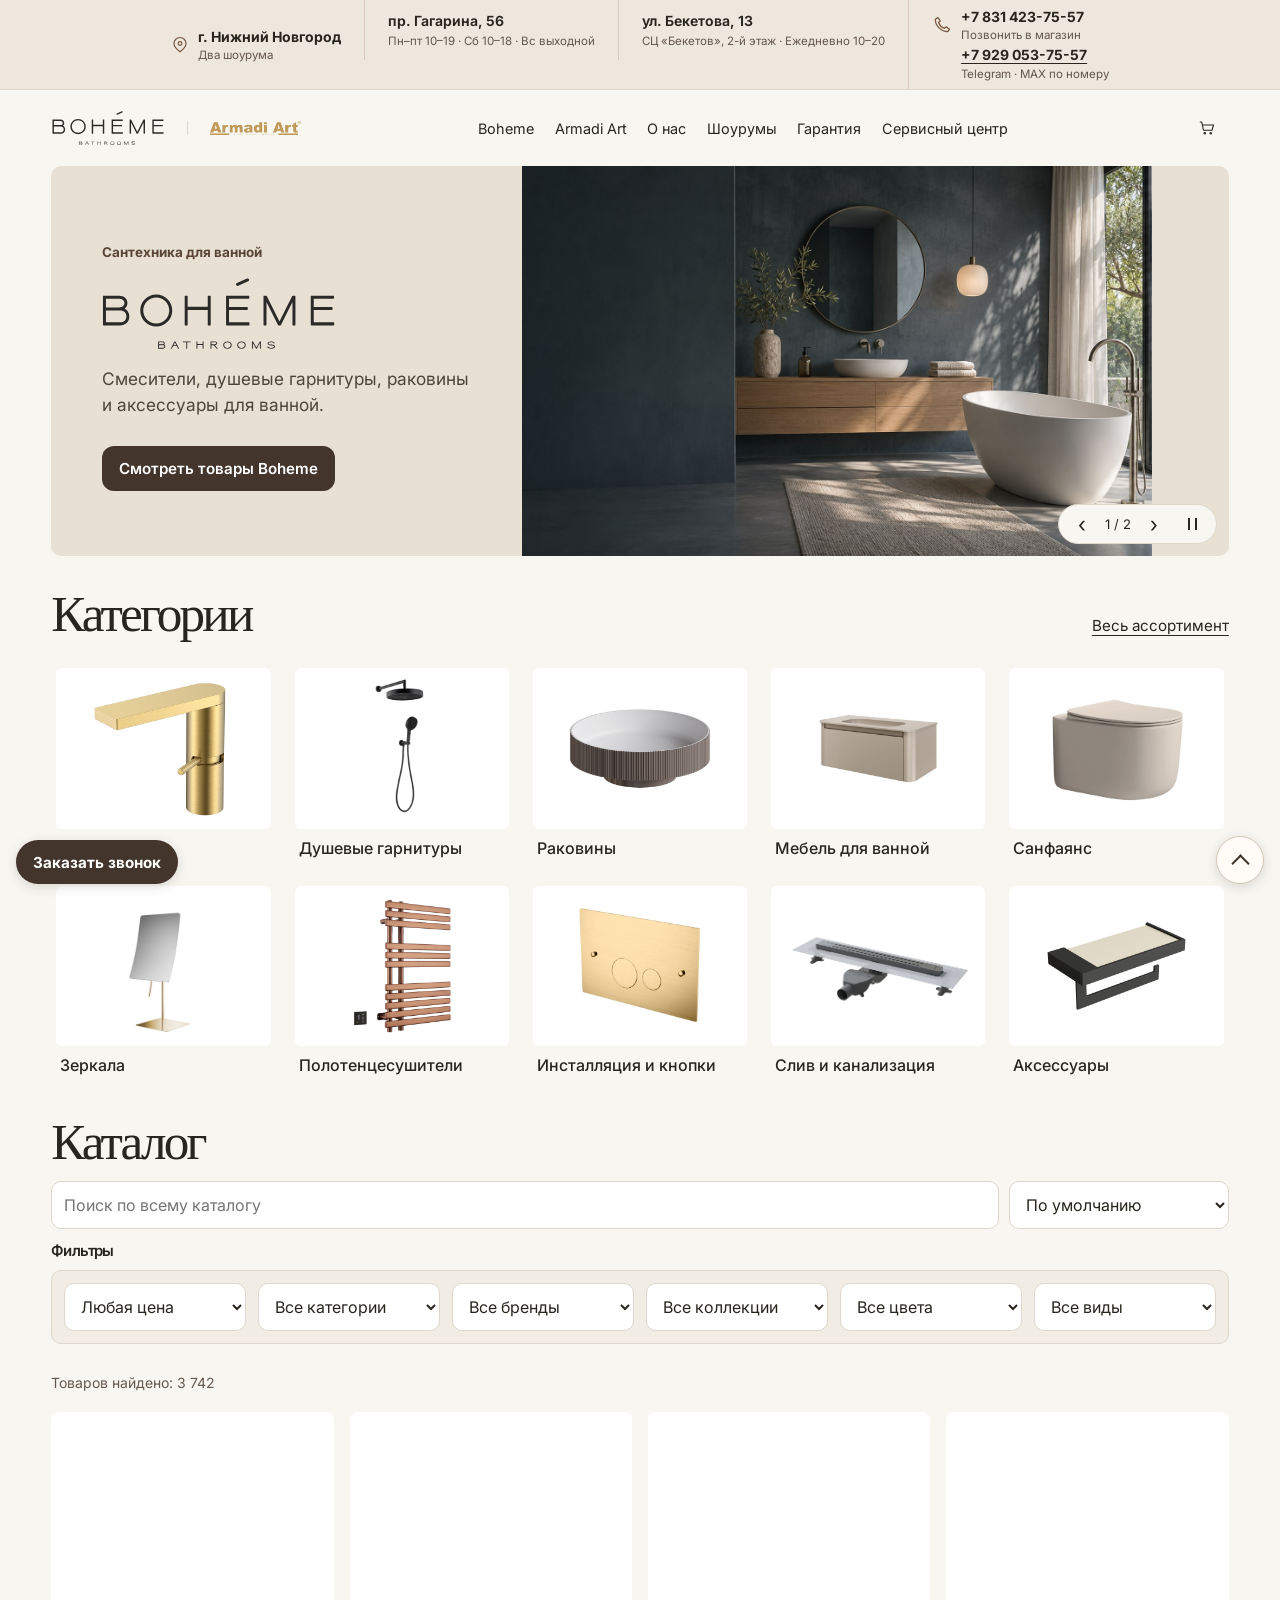
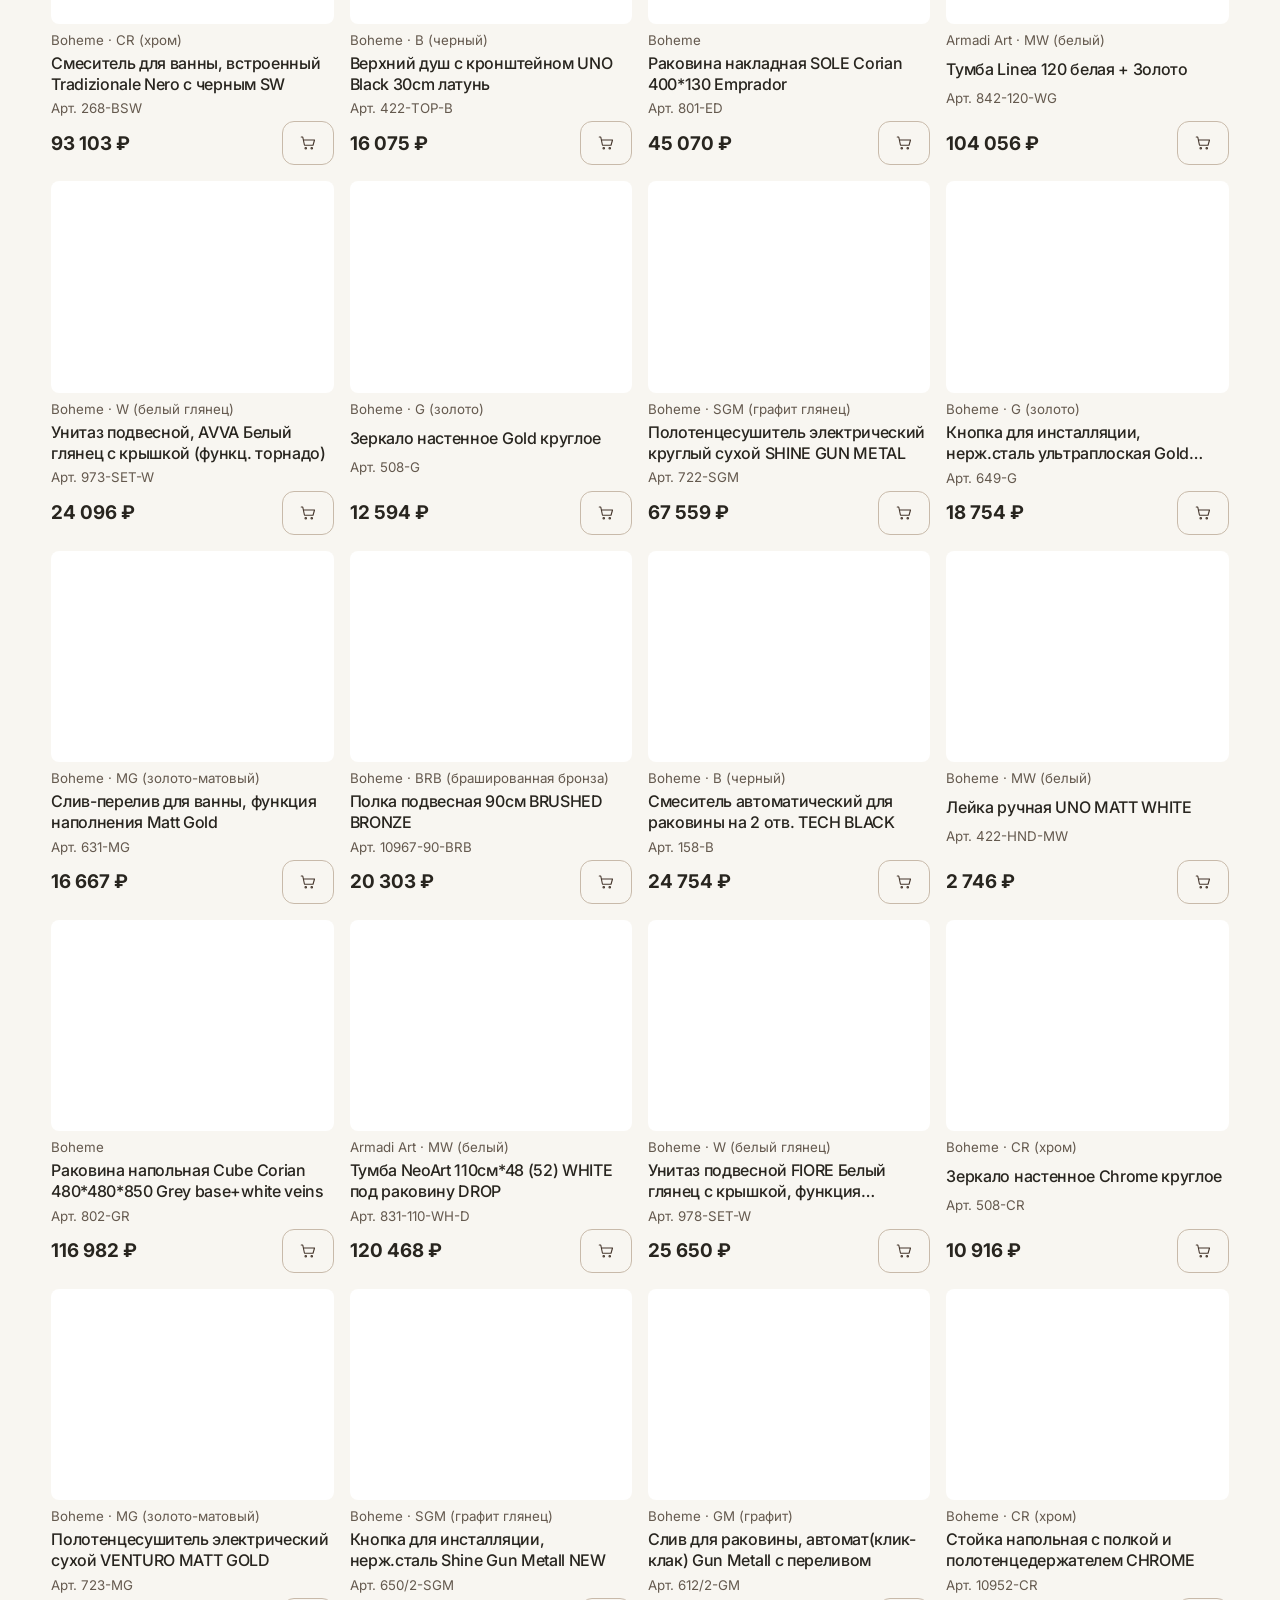
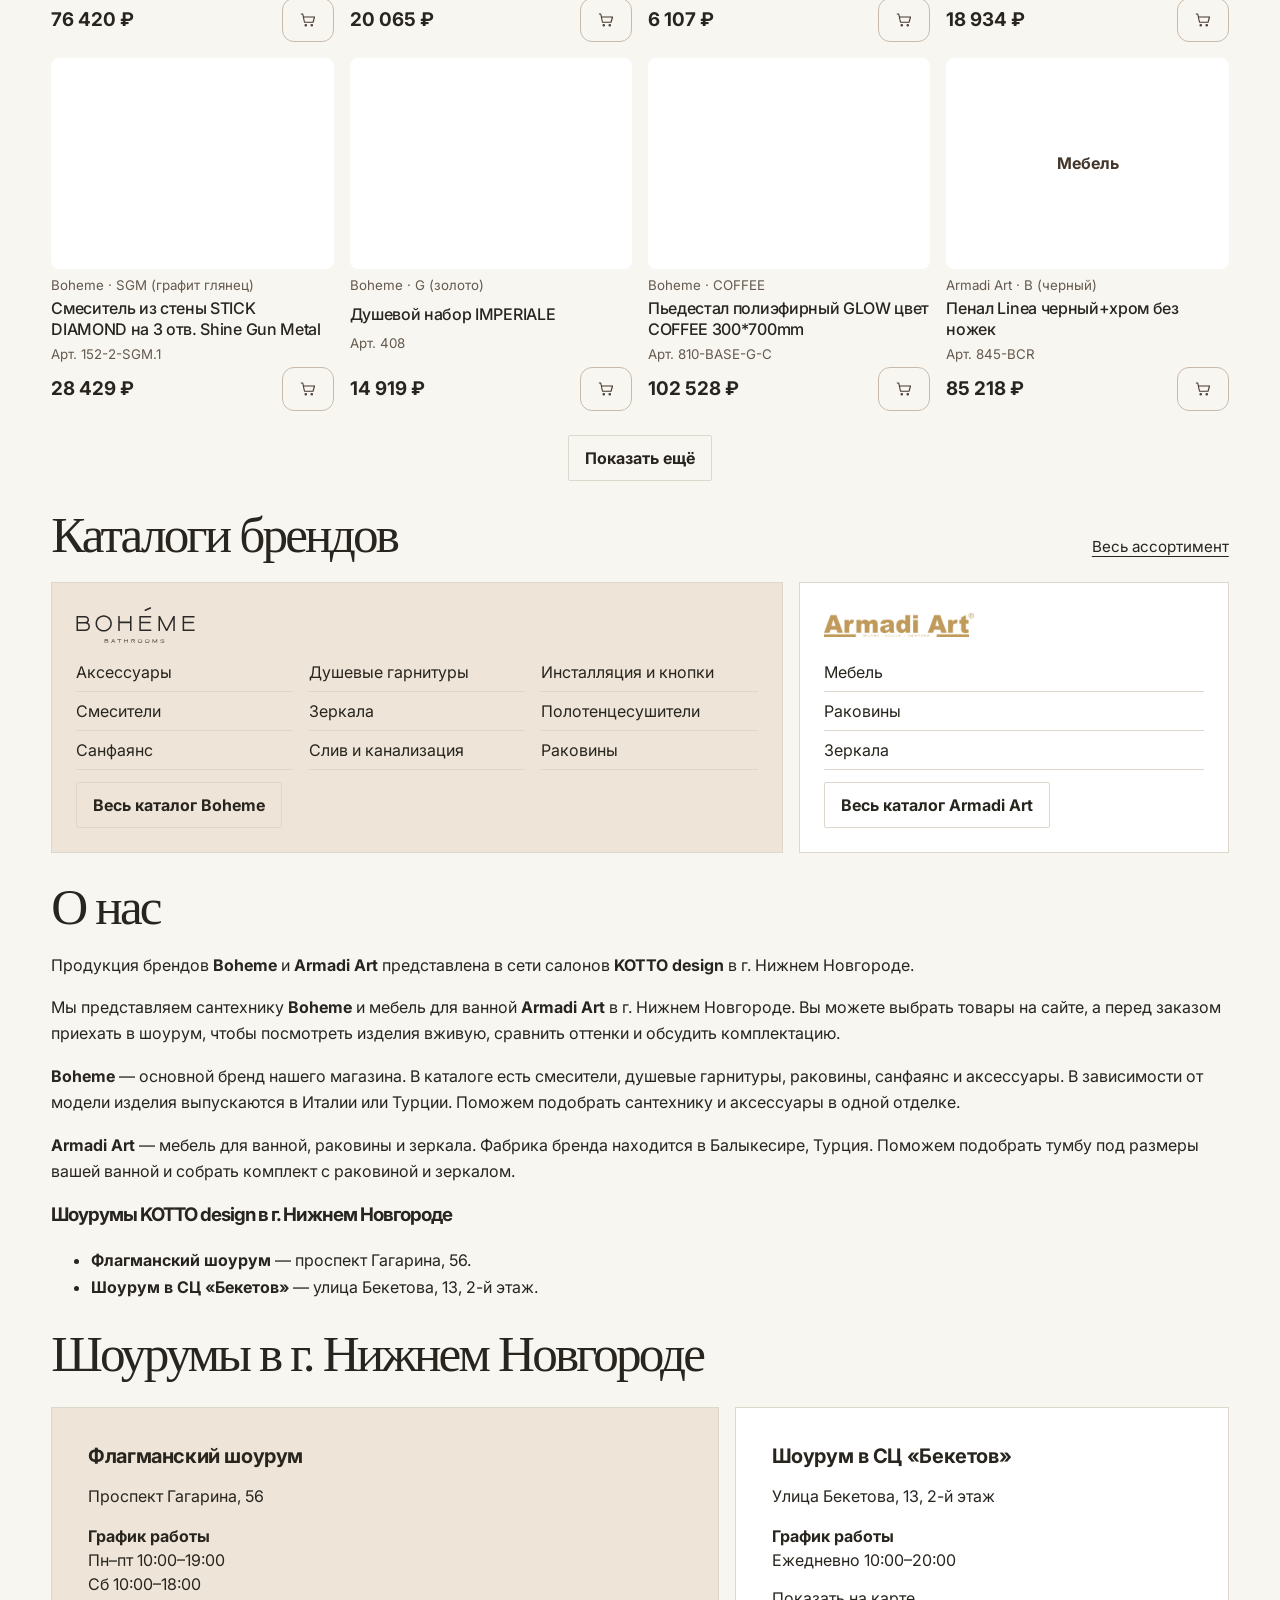
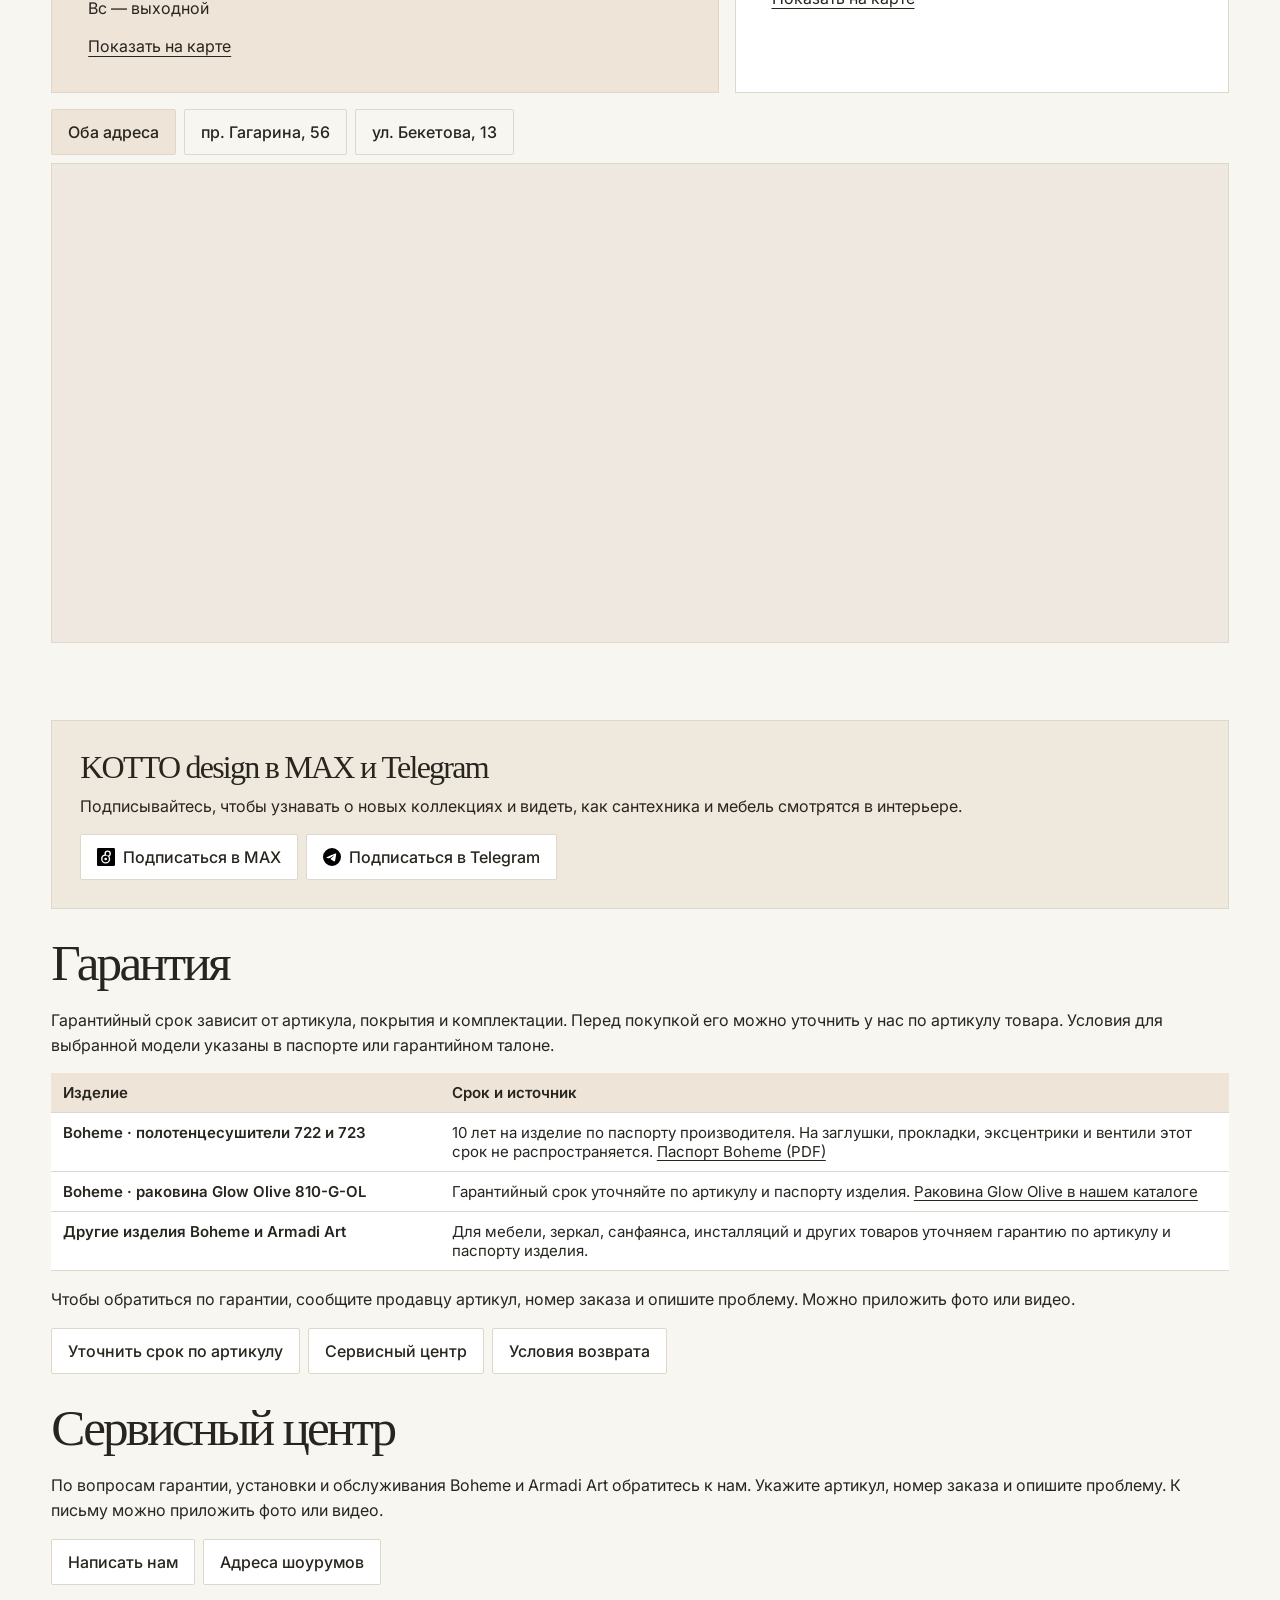
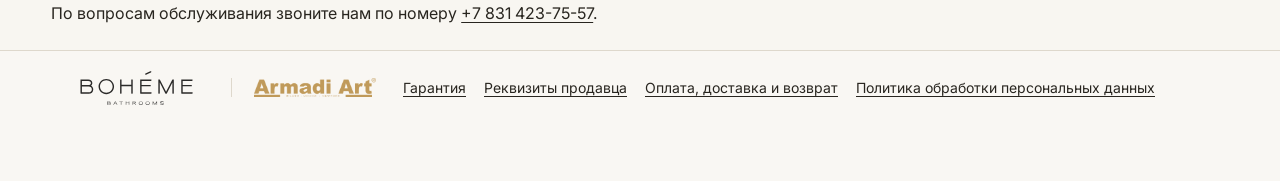
==== commit 5610755c: "Add files via upload" ====
--- a/index.html
+++ b/index.html
@@ -1,28 +1,30 @@
 <!doctype html>
-<html lang="ru"><head><meta charset="utf-8"><meta name="viewport" content="width=device-width,initial-scale=1"><meta name="description" content="Сантехника Boheme, мебель для ванной Armadi Art и консультация по подбору."><title>Boheme и Armadi Art — сантехника и мебель для ванной</title><link rel="stylesheet" href="style.css?v=80"><script defer src="product-videos.js?v=2"></script><script defer src="app.js?v=80"></script><script defer src="showroom-map.js"></script></head>
+<html lang="ru"><head><meta charset="utf-8"><meta name="viewport" content="width=device-width,initial-scale=1"><meta name="description" content="Сантехника Boheme, мебель для ванной Armadi Art и консультация по подбору."><title>Boheme и Armadi Art — сантехника и мебель для ванной</title><link rel="stylesheet" href="style.css?v=88"><script defer src="product-videos.js?v=2"></script><script defer src="app.js?v=89"></script><script defer src="showroom-map.js?v=81"></script></head>
 <body>
 <div id="top" class="headerContacts" aria-label="Адреса, часы работы и телефон шоурумов">
-  <details class="headerLocations" id="headerLocations">
-    <summary>г. Нижний Новгород · 2 шоурума</summary>
+  <div class="headerCity"><svg viewBox="0 0 24 24" width="18" height="18" fill="none" stroke="currentColor" stroke-width="1.55" aria-hidden="true"><path d="M20 10c0 5-8 11-8 11S4 15 4 10a8 8 0 1 1 16 0Z"/><circle cx="12" cy="10" r="2.5"/></svg><div><strong>г. Нижний Новгород</strong><span class="headerContactNote">Два шоурума</span></div></div>
+  <details class="headerLocations" id="headerLocations" open>
+    <summary><svg viewBox="0 0 24 24" width="18" height="18" fill="none" stroke="currentColor" stroke-width="1.55" aria-hidden="true"><path d="M20 10c0 5-8 11-8 11S4 15 4 10a8 8 0 1 1 16 0Z"/><circle cx="12" cy="10" r="2.5"/></svg>г. Нижний Новгород</summary>
     <div class="headerLocationList">
-  <div class="headerShowroom">
-    <a href="#showroom-gagarina">пр. Гагарина, 56</a>
-    <span>Пн–пт 10:00–19:00</span>
-    <span>Сб 10:00–18:00</span>
-    <span>Вс — выходной</span>
-  </div>
-  <div class="headerShowroom">
-    <a href="#showroom-beketova">ул. Бекетова, 13</a>
-    <span>СЦ «Бекетов», 2-й этаж</span>
-    <span>Ежедневно 10:00–20:00</span>
-  </div>
+      <div class="headerShowroom">
+        <a href="#showroom-gagarina">пр. Гагарина, 56</a>
+        <span class="headerContactNote">Пн–пт 10–19 · Сб 10–18 · Вс выходной</span>
+      </div>
+      <div class="headerShowroom">
+        <a href="#showroom-beketova">ул. Бекетова, 13</a>
+        <span class="headerContactNote">СЦ «Бекетов», 2-й этаж · Ежедневно 10–20</span>
+      </div>
     </div>
   </details>
-  <div class="headerContactActions">
-    <a class="headerPhone" href="tel:+78314237557">+7 831 423-75-57</a>
+  <div class="headerPhoneGroup">
+    <a class="headerPhone" href="tel:+78314237557"><svg viewBox="0 0 24 24" width="20" height="20" fill="none" stroke="currentColor" stroke-width="1.5" stroke-linejoin="round" aria-hidden="true"><path d="M7 3 4 5c0 8 7 15 15 15l2-3-4-3-2 2c-3-1-6-4-7-7l2-2z"/></svg><span><strong>+7 831 423-75-57</strong><span class="headerContactNote">Позвонить в магазин</span></span></a>
+    <a class="headerMessagePhone" href="https://t.me/+79290537557" target="_blank" rel="noopener" aria-label="Написать в Telegram на номер +7 929 053-75-57">
+      <strong>+7 929 053-75-57</strong>
+    </a>
+    <span class="headerMessageNote">Telegram · MAX по номеру</span>
   </div>
 </div>
-<div class="storeNavigation"><header class="siteHeader"><button class="mobileMenuToggle outline" type="button" id="mobileMenuToggle" aria-controls="siteNav" aria-expanded="false" aria-label="Меню"><svg viewBox="0 0 24 24" width="20" height="20" fill="none" stroke="currentColor" stroke-width="1.5" aria-hidden="true"><path d="M4 6h16M4 12h16M4 18h16"/></svg></button><a class="logo brandLockup" href="#top" aria-label="Boheme и Armadi Art — главная"><img src="boheme-logo.svg" alt="Boheme"><img src="armadi-art-logo.png" alt="Armadi Art"></a><a class="mobileCall" href="tel:+78314237557" aria-label="Позвонить в магазин"><svg viewBox="0 0 24 24" width="20" height="20" fill="none" stroke="currentColor" stroke-width="1.5" stroke-linejoin="round" aria-hidden="true"><path d="M7 3 4 5c0 8 7 15 15 15l2-3-4-3-2 2c-3-1-6-4-7-7l2-2z"/></svg></a><button id="basket" aria-label="Корзина" class="outline cartButton" type="button">
+<div class="storeNavigation"><header class="siteHeader"><button class="mobileMenuToggle outline" type="button" id="mobileMenuToggle" aria-controls="siteNav" aria-expanded="false" aria-label="Меню"><svg viewBox="0 0 24 24" width="20" height="20" fill="none" stroke="currentColor" stroke-width="1.5" aria-hidden="true"><path d="M4 6h16M4 12h16M4 18h16"/></svg></button><a class="logo brandLockup" href="./#top" data-home-link aria-label="Boheme и Armadi Art — главная"><img src="boheme-logo.svg" alt="Boheme"><img src="armadi-art-logo.png" alt="Armadi Art"></a><button id="basket" aria-label="Корзина" class="outline cartButton" type="button">
   <svg aria-hidden="true" width="18" height="18" viewBox="0 0 24 24" fill="none" stroke="currentColor" stroke-width="1.5" stroke-linecap="round" stroke-linejoin="round">
     <path d="M3 4h2l2.3 11h11.4l2-7H6"/>
     <circle cx="9" cy="19" r="1"/>
@@ -31,13 +33,6 @@
   <span id="count" hidden></span>
 </button></header>
 <nav id="siteNav" class="siteNav" aria-label="Разделы сайта"><a href="#boheme">Boheme</a><a href="#armadi-art">Armadi Art</a><a href="#about">О нас</a><a href="#showrooms">Шоурумы</a><a href="#warranty">Гарантия</a><a href="#service-center">Сервисный центр</a>
-  <details class="pdfCatalogMenu">
-    <summary>Каталоги PDF</summary>
-    <div class="pdfCatalogLinks">
-      <a href="https://boheme.su/upload/iblock/806/0qn6hs6c7k7r61r75bixtjyobo1zm10y/Katalog_Boheme_2025_Modern_Part_1_18.07.25.pdf" target="_blank" rel="noopener">Boheme Modern · PDF</a>
-      <a href="https://boheme.su/upload/iblock/846/qyrhz1ur9c2a9v02822qudz2p01xtn2r/Katalog_Boheme_2025_Classic.pdf" target="_blank" rel="noopener">Boheme Classic · PDF</a>
-    </div>
-  </details>
 </nav></div>
 <main>
 <section id="productPage" class="wrap" aria-labelledby="detailTitle" hidden>
@@ -90,16 +85,15 @@
   <img id="catalogCategoryPhoto" alt="" hidden>
   <h2 id="catalogTitle">Каталог</h2>
 </div><div class="catalogToolbar">
-  <input id="search" type="search" placeholder="Название или артикул" aria-label="Поиск по каталогу">
-  <button type="button" class="outline filterToggle" id="filterToggle" aria-expanded="false" aria-controls="catalogFilters">Фильтры</button>
+  <input id="search" type="search" placeholder="Поиск по всему каталогу" aria-label="Поиск по всему каталогу по названию или артикулу">
   <select id="catalogSort" aria-label="Сортировка">
-    <option value="">Рекомендуемый порядок</option>
+    <option value="">По умолчанию</option>
     <option value="asc">Сначала дешевле</option>
     <option value="desc">Сначала дороже</option>
   </select>
 </div>
-<div id="activeFilters" class="activeFilters" aria-label="Выбранные фильтры" hidden></div>
-<div id="catalogFilters" class="filters" role="group" aria-label="Фильтры"><select id="priceRange" aria-label="Цена, ₽">
+<h3 id="catalogFiltersTitle">Фильтры</h3>
+<div id="catalogFilters" class="filters" role="group" aria-labelledby="catalogFiltersTitle"><select id="priceRange" aria-label="Цена, ₽">
   <option value="">Любая цена</option>
   <option value="low">До 10 000 ₽</option>
   <option value="mid">10 000–30 000 ₽</option>
@@ -111,7 +105,12 @@
   <input id="priceTo" type="number" min="0" inputmode="numeric" placeholder="До, ₽" aria-label="Цена до, ₽" aria-describedby="priceError">
   <p id="priceError" role="status" hidden>Укажите цены в целых рублях. Цена «До» должна быть не меньше цены «От».</p>
 </div>
-<select id="category" aria-label="Категория"></select><select id="brand" aria-label="Бренд"></select><select id="collection" aria-label="Коллекция" hidden></select><select id="color" aria-label="Цвет" hidden></select><select id="type" aria-label="Вид товара" hidden></select><button type="button" id="filterResults" class="button">Показать товары</button></div><p id="catalogStatus" role="status">Загружаем ассортимент…</p><div id="products" class="products"></div><p id="empty" hidden>Товары не найдены.</p><button id="moreProducts" class="outline" type="button" hidden>Показать ещё</button></section>
+<select id="category" aria-label="Категория"></select><select id="brand" aria-label="Бренд"></select><select id="collection" aria-label="Коллекция" hidden></select><select id="color" aria-label="Цвет" hidden></select><select id="type" aria-label="Вид товара" hidden></select></div>
+<div id="activeFilters" class="activeFilters" aria-label="Выбранные фильтры" hidden></div>
+<div class="catalogResults">
+  <p id="catalogStatus" role="status">Загружаем ассортимент…</p>
+  <button type="button" id="filterReset" class="filterReset" hidden>Сбросить всё</button>
+</div><div id="products" class="products"></div><p id="empty" hidden>Товары не найдены.</p><button id="moreProducts" class="outline" type="button" hidden>Показать ещё</button></section>
 <section id="brands" class="wrap">
   <div class="sectionHead"><h2>Каталоги брендов</h2><a id="allProducts" href="#catalog">Весь ассортимент</a></div>
   <div id="brandCards" class="brands brandDirectories"></div>
@@ -137,13 +136,13 @@
       <h3>Флагманский шоурум</h3>
       <p>Проспект Гагарина, 56</p>
       <p><strong>График работы</strong><br>Пн–пт 10:00–19:00<br>Сб 10:00–18:00<br>Вс — выходной</p>
-      <a target="_blank" rel="noopener" href="https://yandex.ru/maps/?rtext=~56.288643,43.982333&amp;rtt=auto" aria-label="Проспект Гагарина, 56 — построить маршрут в новой вкладке">Построить маршрут</a>
+      <a href="#showroomMapPanel" data-showroom-map="43.982333,56.288643">Показать на карте</a>
     </article>
     <article id="showroom-beketova" class="showroom">
       <h3>Шоурум в СЦ «Бекетов»</h3>
       <p>Улица Бекетова, 13, 2-й этаж</p>
       <p><strong>График работы</strong><br>Ежедневно 10:00–20:00</p>
-      <a target="_blank" rel="noopener" href="https://yandex.ru/maps/?rtext=~56.290609,43.998126&amp;rtt=auto" aria-label="Улица Бекетова, 13 — построить маршрут в новой вкладке">Построить маршрут</a>
+      <a href="#showroomMapPanel" data-showroom-map="43.998126,56.290609">Показать на карте</a>
     </article>
   </div>
   <details class="showroomMapPanel" id="showroomMapPanel" open>
@@ -179,9 +178,8 @@
   <table class="warrantyTable">
     <thead><tr><th scope="col">Изделие</th><th scope="col">Срок и источник</th></tr></thead>
     <tbody>
-      <tr><th scope="row">Boheme · полотенцесушители 722 и 723</th><td>10 лет на изделие по паспорту производителя. На заглушки, прокладки, эксцентрики и вентили этот срок не распространяется. <a href="https://www.santehnica.ru/files/attachments/products/8/6/8627211-722-723-pasport-polotentsesushitelya.pdf">Паспорт Boheme</a></td></tr>
-      <tr><th scope="row">Boheme · смесители и комплектующие</th><td>По справочным данным профильного продавца, 5 лет на смеситель и керамический картридж или кран-буксу, 2 года на цветное покрытие, 1 год на отдельные комплектующие и элементы душевой группы. Перед заказом уточняйте срок по артикулу. <a href="https://boheme-butik.ru/help/warranty/">Условия Boheme Бутик</a></td></tr>
-      <tr><th scope="row">Boheme · раковина Glow Olive 810-G-OL</th><td>В карточке профильного продавца указано 5 лет. Срок для других моделей Glow уточняется отдельно. <a href="https://santehnika-online.ru/product/rakovina_kruglaya_poliefirnaya_810_g_ol/1197344/">Карточка 810-G-OL</a></td></tr>
+      <tr><th scope="row">Boheme · полотенцесушители 722 и 723</th><td>10 лет на изделие по паспорту производителя. На заглушки, прокладки, эксцентрики и вентили этот срок не распространяется. <a href="pasport-boheme-722-723.pdf" target="_blank" rel="noopener">Паспорт Boheme (PDF)</a></td></tr>
+      <tr><th scope="row">Boheme · раковина Glow Olive 810-G-OL</th><td>Гарантийный срок уточняйте по артикулу и паспорту изделия. <a href="#product=%5B%22boheme%22%2C%22810-G-OL%22%5D">Раковина Glow Olive в нашем каталоге</a></td></tr>
       <tr><th scope="row">Другие изделия Boheme и Armadi Art</th><td>Для мебели, зеркал, санфаянса, инсталляций и других товаров уточняем гарантию по артикулу и паспорту изделия.</td></tr>
     </tbody>
   </table>
@@ -194,16 +192,15 @@
 </section>
 <section id="service-center" class="wrap serviceCenter" aria-labelledby="service-center-title">
   <h2 id="service-center-title">Сервисный центр</h2>
-  <p>Сервисный центр Boheme и Armadi Art принимает обращения по продукции обоих брендов. Выберите форму и приложите к обращению видео, на котором видна проблема.</p>
+  <p>По вопросам гарантии, установки и обслуживания Boheme и Armadi Art обратитесь к нам. Укажите артикул, номер заказа и опишите проблему. К письму можно приложить фото или видео.</p>
   <div class="serviceCenterLinks">
-    <a class="outline" href="https://forms.yandex.ru/cloud/623307cf81f370e5d9ed61b4/" target="_blank" rel="noopener">Форма для розничных покупателей</a>
-    <a class="outline" href="https://forms.yandex.ru/cloud/626a4e06700ced1c9ac07d56/" target="_blank" rel="noopener">Форма для оптовых партнёров</a>
-  </div>
-  <p>Сервисный центр подтвердит получение обращения в течение 48 часов и постарается принять решение в течение 5 рабочих дней.</p>
-  <p>Если у вас есть вопросы по установке или нужна помощь с заполнением формы, позвоните в сервисный центр по номеру <a class="serviceCenterPhone" href="tel:+78005504070">8 800 550-40-70</a>.</p>
+    <a class="outline" href="mailto:mail@kottto.design">Написать нам</a>
+    <a class="outline" href="#showrooms">Адреса шоурумов</a>
+  </div>
+  <p>По вопросам обслуживания звоните нам по номеру <a class="serviceCenterPhone" href="tel:+78314237557">+7 831 423-75-57</a>.</p>
 </section>
 </main>
-<footer><a class="logo brandLockup" href="#top" aria-label="Boheme и Armadi Art — главная"><img src="boheme-logo.svg" alt="Boheme"><img src="armadi-art-logo.png" alt="Armadi Art"></a><nav class="legalLinks" aria-label="Информация о магазине">
+<footer><a class="logo brandLockup" href="./#top" data-home-link aria-label="Boheme и Armadi Art — главная"><img src="boheme-logo.svg" alt="Boheme"><img src="armadi-art-logo.png" alt="Armadi Art"></a><nav class="legalLinks" aria-label="Информация о магазине">
   <a href="#warranty">Гарантия</a>
   <a href="./legal.html#seller">Реквизиты продавца</a>
   <a href="./legal.html#terms">Оплата, доставка и возврат</a>
--- a/style.css
+++ b/style.css
@@ -0,0 +1,937 @@
+@font-face {
+  font-family: Inter;
+  src: url('./inter-variable.woff') format('woff');
+  font-style: normal;
+  font-weight: 100 900;
+  font-display: swap;
+}
+
+:root{font-family:Inter,system-ui,sans-serif;color:#182933;background:#f4f6f6;--ink:#182933;--accent:#b9e7e2;--line:#d4dfe0}*{box-sizing:border-box}body{margin:0}a{color:inherit;text-decoration:none}button,input,select,textarea{font:inherit}button,a,select{touch-action:manipulation}button{cursor:pointer}header,footer{display:flex;align-items:center;justify-content:space-between;gap:20px;padding:20px max(5vw,20px);background:white}nav{display:flex;gap:32px}.logo{font-weight:800;letter-spacing:-.04em;font-size:1.4rem;white-space:nowrap}.logo span{display:inline-block;color:#1e716f;font-size:1.8rem;line-height:.8;vertical-align:middle}.outline,.button{display:inline-block;border-radius:8px;padding:12px 16px;font-weight:700;border:1px solid var(--line);background:white;color:var(--ink)}.button{background:var(--accent);border-color:transparent}.outline:hover,.button:hover{filter:brightness(.95)}.hero{min-height:480px;display:flex;align-items:center;color:white;background:linear-gradient(90deg,#10262de8,#10262d73 62%,#10262d11),url(hero.jpg) center 56%/cover,#294650;padding:50px max(5vw,20px)}.hero>div{max-width:630px}.hero p:not(.eyebrow){max-width:460px;font-size:1.12rem;line-height:1.55;margin-bottom:27px}.eyebrow{color:var(--accent);font-weight:700}h1,h2,h3{margin:0;letter-spacing:-.055em}h1{font-size:clamp(2.65rem,7vw,5.3rem);line-height:1}h2{font-size:clamp(1.7rem,4vw,2.5rem)}.wrap{width:min(90%,1320px);margin:52px auto}.brands,.products{display:grid;gap:16px}.brands{grid-template-columns:1.6fr 1fr;margin-top:18px}.brandCard{text-align:left;padding:24px;border:1px solid var(--line);border-radius:12px;background:#fff;color:var(--ink)}.brandCard:first-child{background:#20434c;color:#fff}.brandCard strong{display:block;font-size:1.5rem;margin-top:6px}.catalogHead{display:flex;justify-content:space-between;align-items:center;gap:12px}.catalogHead p,.note,footer p{color:#48616a}.filters{display:grid;grid-template-columns:2fr 1fr 1fr;gap:12px;margin:10px 0 20px}input,select,textarea{background:white;border:1px solid var(--line);border-radius:8px;padding:12px;color:var(--ink);width:100%;min-width:0}.products{grid-template-columns:repeat(auto-fill,minmax(min(100%,230px),1fr))}.product{display:flex;flex-direction:column;overflow:hidden;background:white;border:1px solid var(--line);border-radius:12px}.product img,.productVisual{width:100%;aspect-ratio:1.65;object-fit:cover;background:#dce8e8}.productVisual{display:grid;place-items:center;color:#31545b;font-weight:700}.info{display:grid;gap:12px;padding:18px;flex:1}.info h3{font-size:1.16rem;letter-spacing:-.02em;font-weight:500}.info small{color:#45636d}.productEnd{display:flex;flex-wrap:wrap;align-items:center;justify-content:space-between;gap:8px;margin-top:auto}.productEnd strong{font-size:1.18rem}dialog{width:min(92vw,540px);border:0;border-radius:16px;padding:26px;color:var(--ink);max-height:90vh}dialog::backdrop{background:#15272dc4}.close{float:right}.close button{border:0;background:#eef4f4;border-radius:50%;width:38px;height:38px;font-size:1.4rem}dialog label{display:grid;gap:5px;margin:12px 0}dialog p{line-height:1.5}.cartRow{display:flex;align-items:center;justify-content:space-between;gap:12px;border-bottom:1px solid var(--line);padding:12px 0}.qty{display:flex;align-items:center;gap:8px;white-space:nowrap}.qty button{background:#eef4f4;border:0;border-radius:6px;width:32px;height:32px}#toast{position:fixed;bottom:16px;right:16px;padding:12px 18px;background:#20434c;color:white;border-radius:8px;margin:0}footer p{margin:0}@media(max-width:620px){header nav{display:none}.hero{min-height:410px}.brands{grid-template-columns:1fr}.filters{grid-template-columns:1fr 1fr}.filters input{grid-column:1/-1}footer{align-items:flex-start;flex-direction:column}.catalogHead .outline{padding:8px}}
+
+/* Storefront */
+:root{--ink:#28251f;--accent:#d9b68b;--line:#ded8ce;color:var(--ink);background:#f9f7f3}
+html{scroll-padding-top:20px}.siteHeader,.siteNav,footer{background:#f9f7f3}.siteHeader{display:grid;grid-template-columns:1fr auto 1fr;padding-block:18px;border-bottom:1px solid var(--line)}.siteHeader .outline{justify-self:end}.siteHeader .logo,footer .logo{font-family:Georgia,serif;font-weight:400;font-size:clamp(1.4rem,4vw,2.2rem);letter-spacing:-.04em}.siteHeader .logo{grid-column:2}.siteHeader .outline{grid-column:3}.siteNav{display:flex;justify-content:center;gap:clamp(18px,5vw,60px);padding:14px 12px;font-size:.9rem}.siteNav a:hover,.sectionHead a:hover{text-decoration:underline}.outline,.button{border-radius:2px}.outline{background:transparent}.button{background:#43352b;color:#fff;font-size:.95rem}.hero{display:grid;grid-template-columns:.85fr 1.15fr;min-height:clamp(290px,42vh,380px);align-items:stretch;background:#e9e0d4;color:var(--ink);padding:0}.heroCopy{align-self:center;padding:26px clamp(24px,6vw,105px)}.heroImage{background:url(hero.jpg) center/cover no-repeat;min-width:0}.hero p:not(.eyebrow){color:#4d443b;font-size:1.08rem;line-height:1.5;margin-bottom:28px}.eyebrow{color:#5a4636;font-size:.84rem;margin-bottom:18px}h1,h2{font-family:Georgia,serif;font-weight:400;letter-spacing:-.055em}h1{font-size:clamp(3rem,6vw,6rem);line-height:.92}h2{font-size:clamp(2rem,4vw,3.5rem)}.wrap{margin-block:clamp(42px,6vw,86px)}.sectionHead{display:flex;justify-content:space-between;align-items:baseline;gap:12px;margin-bottom:20px}.sectionHead a{font-size:.95rem;text-decoration:underline;text-underline-offset:4px}.categoryCards{display:grid;grid-template-columns:repeat(4,minmax(0,1fr));gap:14px}.categoryCard{display:grid;text-align:left;gap:10px;padding:0;border:0;background:transparent;color:var(--ink);font-weight:700}.categoryCard img,.categoryCard .productVisual{display:block;width:100%;aspect-ratio:1.12;object-fit:cover;background:#e6dcd0}.categoryCard:hover img{filter:brightness(.93)}.brands{grid-template-columns:1.7fr 1fr}.brandCard{border-radius:2px;background:#efe8dd;padding:clamp(20px,4vw,46px)}.brandCard:first-child{background:#352c26;color:#fff}.brandCard strong{font:400 clamp(2rem,5vw,4rem)/1 Georgia,serif;margin:9px 0 12px}.product{border-radius:2px}.product img,.productVisual{background:#e9ddd0;color:#44362b}.productVisual{aspect-ratio:1.3}.product img{aspect-ratio:1.3}.productTitle{background:transparent;border:0;padding:0;text-align:left;color:inherit}.productTitle:hover{text-decoration:underline}.info small,.catalogHead p,.note,footer p{color:#64594e}.consultation{background:#e9e0d4;padding:1px 0}.consultation .wrap{margin-block:48px}.consultation p{max-width:560px;line-height:1.6}.detailPhoto{width:100%;max-height:360px;object-fit:cover;display:block;margin:16px 0}.detailMeta{color:#64594e}.detailActions{display:flex;flex-wrap:wrap;align-items:center;gap:12px;margin-top:20px}footer{border-top:1px solid var(--line)}#toast{background:#43352b}
+@media(max-width:760px){.hero{grid-template-columns:1fr;min-height:0}.heroCopy{padding:38px 5vw}.heroImage{min-height:270px;background-position:center 58%}.categoryCards{grid-template-columns:repeat(2,minmax(0,1fr))}.brands{grid-template-columns:1fr}.siteHeader .outline{padding:8px}.siteHeader{gap:8px}}
+@media(prefers-reduced-motion:reduce){*{scroll-behavior:auto!important}}
+
+.brandLockup{display:flex;align-items:center;gap:clamp(7px,2vw,22px)}
+.brandLockup img{display:block;width:clamp(61px,12vw,145px);max-height:34px;object-fit:contain}
+.brandLockup img+img{border-left:1px solid var(--line);padding-left:clamp(7px,2vw,22px)}
+#brands{margin-block:24px}
+#brands .sectionHead{margin-bottom:14px}
+.brandDirectories{align-items:stretch}
+.brandDirectory{display:flex;flex-direction:column;min-width:0;padding:clamp(14px,2vw,24px);background:#fff;border:1px solid var(--line)}
+.brandDirectory > .outline{align-self:flex-start;margin-top:auto}
+.brandDirectory:first-child{background:#eee4d7}
+.brandDirectory h3{margin-bottom:10px}
+.brandDirectory h3 img{display:block;width:min(150px,100%);height:36px;object-fit:contain;object-position:left center}
+.brandCategoryList{columns:2;column-gap:16px;list-style:none;margin:0 0 12px;padding:0}
+.brandDirectory:nth-child(2) .brandCategoryList{columns:1}
+.brandCategoryList li{break-inside:avoid;border-bottom:1px solid var(--line)}
+.categoryLink{min-height:38px;padding:7px 0;background:transparent;border:0;color:var(--ink);text-align:left;width:100%}
+.categoryLink:hover{text-decoration:underline;text-underline-offset:4px}
+@media(max-width:420px){.siteHeader{padding-inline:12px}.siteHeader .outline{font-size:.83rem}.brandCategoryList{columns:1}}
+
+.showroomGrid{display:grid;grid-template-columns:1.35fr 1fr;gap:16px;margin-top:24px}
+.showroom{background:#fff;border:1px solid var(--line);padding:clamp(20px,3vw,36px)}
+.showroom:first-child{background:#eee4d7}
+.showroom h3{font-size:1.25rem;letter-spacing:-.02em}
+.showroom p{line-height:1.5}
+.showroom a{text-decoration:underline;text-underline-offset:4px}
+@media(max-width:620px){.showroomGrid{grid-template-columns:1fr}.siteNav{flex-wrap:wrap;gap:12px 18px}}
+
+.backToTop {
+  position: fixed;
+  z-index: 2;
+  right: max(16px, env(safe-area-inset-right));
+  bottom: max(16px, env(safe-area-inset-bottom));
+  display: grid;
+  place-items: center;
+  width: 48px;
+  height: 48px;
+  border: 1px solid #d2c5b5;
+  border-radius: 50%;
+  background: #fffcf7;
+  color: #43352b;
+  box-shadow: 0 3px 12px #28251f24;
+}
+.backToTop::after {
+  content: "";
+  width: 11px;
+  height: 11px;
+  border-top: 2px solid currentColor;
+  border-left: 2px solid currentColor;
+  transform: translateY(3px) rotate(45deg);
+}
+.backToTop:hover { background: #eee4d7; }
+.backToTop:focus-visible { outline: 2px solid #43352b; outline-offset: 3px; }
+#toast{z-index:3;bottom:72px}
+html:has(#top:target){scroll-behavior:smooth}
+footer{padding-right:max(5vw,110px)}
+@media(min-width:621px){footer{padding-right:max(5vw,125px)}}
+
+.bannerTrack {
+  display: grid;
+  grid-auto-flow: column;
+  grid-auto-columns: 100%;
+  overflow-x: auto;
+  scroll-snap-type: x mandatory;
+  scrollbar-width: none;
+}
+.bannerTrack::-webkit-scrollbar { display: none; }
+.bannerTrack:focus-visible { outline: 2px solid #43352b; outline-offset: -3px; }
+.bannerTrack .hero { scroll-snap-align: start; min-width: 0; }
+.heroArmadi { background: #e2d7c9; }
+.heroArmadi .heroImage { background-image: url(armadi-banner.jpg); }
+.heroCopy .heroBrand {
+  width: 100%;
+  min-width: 0;
+  flex-shrink: 0;
+  display: flex;
+  align-items: center;
+  height: .92em;
+  font-size: clamp(3rem, 6vw, 6rem);
+}
+.heroBrand img {
+  display: block;
+  width: 3.25em;
+  max-width: 100%;
+  max-height: 100%;
+  object-fit: contain;
+  object-position: left center;
+}
+.heroArmadi .heroBrand img { width: clamp(150px, 28vw, 350px); }
+.bannerTrack .heroCopy p:not(.eyebrow) { min-height: 2lh; }
+@media (min-width: 761px) {
+  .bannerTrack .heroCopy {
+    align-self: stretch;
+    display: flex;
+    flex-direction: column;
+    align-items: flex-start;
+  }
+  .bannerTrack .heroCopy .button { margin-top: auto; }
+}
+@media (min-width: 761px) and (max-width: 1100px) {
+  .bannerTrack .heroCopy .button {
+    display: inline-grid;
+    align-items: center;
+    min-height: calc(2lh + 26px);
+  }
+}
+@media (max-width: 390px) {
+  .bannerTrack .heroCopy p:not(.eyebrow) { min-height: 3lh; }
+}
+.bannerControls {
+  display: flex;
+  justify-content: center;
+  align-items: center;
+  gap: 8px;
+  padding: 5px 12px;
+  border-bottom: 1px solid var(--line);
+}
+.bannerControls[hidden] { display: none; }
+.bannerControls button {
+  min-height: 44px;
+  padding: 0 14px;
+  background: transparent;
+  border: 1px solid transparent;
+  border-radius: 24px;
+  color: var(--ink);
+  font: inherit;
+  font-size: .9rem;
+  cursor: pointer;
+}
+.bannerControls button[aria-pressed="true"] { background: #eee4d7; border-color: #d9cab8; }
+.bannerControls button:hover { border-color: #d9cab8; }
+.bannerControls button:focus-visible { outline: 2px solid #43352b; outline-offset: 2px; }
+#bannerPause { display: grid; place-items: center; width: 44px; padding: 0; }
+.bannerPauseIcon { width: 9px; height: 12px; border-inline: 2px solid currentColor; }
+#bannerPause[data-paused="true"] .bannerPauseIcon {
+  width: 0;
+  height: 0;
+  border: 6px solid transparent;
+  border-right: 0;
+  border-left: 9px solid currentColor;
+}
+
+.aboutCopy {
+  line-height: 1.65;
+}
+.aboutCopy a {
+  text-decoration: underline;
+  text-underline-offset: 4px;
+}
+
+.siteHeader .cartButton {
+  display: inline-flex;
+  align-items: center;
+  gap: 6px;
+  min-height: 44px;
+  border-color: transparent;
+  font-weight: 400;
+  white-space: nowrap;
+}
+.cartButton svg { flex: none; }
+.cartButton #count {
+  min-width: 1.35em;
+  padding: 1px 4px;
+  border-radius: 999px;
+  background: #eee4d7;
+  text-align: center;
+  font-size: .8em;
+}
+@media (max-width: 420px) {
+  .siteHeader .cartButton { padding-inline: 2px; }
+}
+
+#catalog .filters { grid-template-columns: repeat(auto-fit, minmax(min(100%, 165px), 1fr)); }
+#moreProducts { display: block; margin: 24px auto 0; }
+#moreProducts[hidden], .detailPhoto[hidden] { display: none; }
+#catalog .product img { object-fit: contain; background: #fff; }
+.detailGallery .detailPhoto { object-fit: contain; }
+.galleryChoices { display: flex; gap: 8px; overflow-x: auto; padding: 3px 3px 7px; }
+.galleryChoices [aria-pressed="true"] { background: #eee4d7; }
+.productSpecs { display: grid; grid-template-columns: minmax(96px, 1fr) 2fr; gap: 8px 16px; }
+.productSpecs dt { color: #64594e; }
+.productSpecs dd { margin: 0; overflow-wrap: anywhere; }
+
+.productRoute main > :not(#productPage) { display: none; }
+.productPhotoLink { display: block; }
+.productPhotoLink img { display: block; }
+.productMore { width: fit-content; text-decoration: underline; text-underline-offset: 4px; }
+.productMore { color: #64594e; font-size: .9rem; }
+#productPage { margin-block-start: 14px; }
+.productBreadcrumbs:not([hidden]) { display: block; margin-bottom: 12px; }
+.productBreadcrumbs ol {
+  display: flex;
+  flex-wrap: wrap;
+  gap: 4px 8px;
+  list-style: none;
+  margin: 0;
+  padding: 0;
+  font-size: .875rem;
+}
+.productBreadcrumbs li { min-width: 0; overflow-wrap: anywhere; }
+.productBreadcrumbs li + li::before { content: "›" / ""; margin-inline-end: 8px; }
+.productBreadcrumbs a { text-decoration: underline; text-underline-offset: 3px; }
+.productLayout { display: grid; grid-template-columns: minmax(0, 1.1fr) minmax(0, 1fr); gap: clamp(24px, 5vw, 72px); }
+.productLayout h1 { font-size: clamp(2.25rem, 3vw, 2.5rem); line-height: 1.14; overflow-wrap: anywhere; }
+.productLayout h2 { font-size: 1.65rem; margin-top: 28px; }
+.productLayout .detailActions { margin-top: 24px; }
+.productLayout .detailActions strong, .mobilePurchase strong { font-size: 1.5rem; font-weight: 700; }
+.detailActions .button, .mobilePurchase .button, .productEnd .tileAdd {
+  font-weight: 600;
+  border-radius: 12px;
+}
+.detailGallery .detailPhoto {
+  background: white;
+  margin: 0 0 8px;
+  max-height: clamp(140px, calc(100vh - 300px), 460px);
+  max-height: clamp(140px, calc(100dvh - 300px), 460px);
+}
+.galleryChoices button { flex: none; width: 64px; height: 64px; padding: 3px; }
+.galleryChoices img { width: 100%; height: 100%; object-fit: contain; }
+@media (max-width: 720px) { .productLayout { grid-template-columns: minmax(0, 1fr); } }
+
+.mediaZoom {
+  display: block;
+  position: relative;
+  width: 100%;
+  padding: 0;
+  border: 0;
+  background: transparent;
+  color: var(--ink);
+  cursor: zoom-in;
+}
+.mediaZoom[hidden] { display: none; }
+.mediaZoom::after {
+  content: "";
+  position: absolute;
+  right: 10px;
+  top: 10px;
+  width: 36px;
+  height: 36px;
+  border: 1px solid var(--line);
+  border-radius: 50%;
+  background:
+    linear-gradient(currentColor, currentColor) center / 12px 2px no-repeat,
+    linear-gradient(currentColor, currentColor) center / 2px 12px no-repeat,
+    #fffcf7;
+}
+.galleryChoices button { cursor: zoom-in; }
+#mediaDialog {
+  width: min(96vw, 1280px);
+  max-width: none;
+  max-height: 94vh;
+  max-height: 94dvh;
+  padding: clamp(12px, 2vw, 24px);
+}
+.mediaHeader { display: flex; align-items: start; justify-content: space-between; gap: 12px; }
+.mediaHeader h2 { font: 600 clamp(1rem, 2vw, 1.25rem)/1.3 system-ui, sans-serif; letter-spacing: normal; }
+.mediaHeader .close { flex: none; }
+.mediaHeader .mediaClose,
+#cartDialog .requestClose {
+  display: grid;
+  place-items: center;
+  padding: 0;
+}
+.mediaClose::before,
+.requestClose::before {
+  content: "";
+  width: 16px;
+  height: 16px;
+  background:
+    linear-gradient(currentColor, currentColor) center / 14px 2px no-repeat,
+    linear-gradient(currentColor, currentColor) center / 2px 14px no-repeat;
+  transform: rotate(45deg);
+}
+#mediaImage { display: block; width: 100%; object-fit: contain; height: 76vh; height: 76dvh; }
+#mediaImage[hidden] { display: none; }
+#mediaOriginal { display: inline-block; margin-top: 8px; text-decoration: underline; text-underline-offset: 4px; }
+
+.mediaStage {
+  position: relative;
+  min-height: 68vh;
+  min-height: 68dvh;
+}
+.mediaNavigation {
+  position: absolute;
+  inset: 0;
+  display: flex;
+  align-items: center;
+  justify-content: space-between;
+  padding-inline: clamp(4px, 1.5vw, 16px);
+  pointer-events: none;
+}
+.mediaNavigation[hidden], #mediaPosition[hidden] { display: none; }
+.mediaArrow {
+  pointer-events: auto;
+  display: grid;
+  place-items: center;
+  width: 48px;
+  height: 48px;
+  padding: 0;
+  border: 1px solid #d2c5b5;
+  border-radius: 50%;
+  background: #fffcf7;
+  color: #43352b;
+  box-shadow: 0 3px 12px #28251f24;
+}
+.mediaArrow::before {
+  content: "";
+  width: 11px;
+  height: 11px;
+  border-top: 2px solid currentColor;
+  border-right: 2px solid currentColor;
+  transform: translateX(-2px) rotate(45deg);
+}
+#mediaPrevious::before { transform: translateX(2px) rotate(-135deg); }
+.mediaArrow:hover { background: #eee4d7; }
+.mediaArrow:focus-visible { outline: 2px solid #43352b; outline-offset: 3px; }
+#mediaPosition { display: block; margin-top: 8px; text-align: center; font-variant-numeric: tabular-nums; }
+#mediaImage { height: 68vh; height: 68dvh; touch-action: pan-y pinch-zoom; }
+
+
+@media (max-width: 760px) {
+  .siteHeader {
+    grid-template-columns: minmax(0, 1fr) auto;
+    padding: 10px 5vw;
+  }
+  .siteHeader .brandLockup { grid-column: 1; justify-self: start; min-width: 0; }
+  .siteHeader .cartButton { grid-column: 2; padding-inline: 4px; }
+  .siteNav { gap: 0 14px; padding: 0 5vw; }
+  .siteNav a { display: inline-flex; align-items: center; min-height: 44px; }
+  .bannerTrack .heroCopy { padding-block: 14px; }
+  .bannerTrack .heroCopy .eyebrow { margin: 0 0 8px; }
+  .bannerTrack .heroCopy .heroBrand { font-size: clamp(2.35rem, 9vw, 3rem); }
+  .bannerTrack .heroCopy p:not(.eyebrow) { margin: 8px 0 12px; font-size: 1rem; }
+  .bannerTrack .heroImage { min-height: clamp(120px, 34vw, 190px); }
+  #catalog .filters {
+    grid-template-columns: repeat(2, minmax(0, 1fr));
+    gap: 8px;
+  }
+  #catalog .filters > #search { grid-column: auto; }
+  #catalog .filters input, #catalog .filters select { min-height: 44px; }
+  .productLayout { gap: 20px; }
+  .detailGallery .detailPhoto { max-height: clamp(140px, calc(100dvh - 280px), 360px); }
+  .qty button { width: 44px; height: 44px; }
+  .close button { width: 44px; height: 44px; }
+  #mediaDialog { width: calc(100vw - 16px); }
+  .mediaStage { min-height: 56vh; min-height: 56dvh; }
+  #mediaImage { height: 56vh; height: 56dvh; }
+  .backToTop { width: 44px; height: 44px; }
+}
+@media (min-width: 360px) and (max-width: 600px) {
+  .products { grid-template-columns: repeat(2, minmax(0, 1fr)); gap: 10px; }
+  .product .info { min-width: 0; padding: 12px; gap: 8px; overflow-wrap: anywhere; }
+  .product .info h3 { font-size: 1rem; }
+  .productEnd { align-items: stretch; flex-direction: column; }
+  .productEnd .button { min-height: 44px; padding-inline: 8px; }
+}
+
+.headerContacts {
+  display: flex;
+  justify-content: space-between;
+  align-items: center;
+  gap: 12px 20px;
+  padding: 10px 5vw;
+  background: #eee8e0;
+  border-bottom: 1px solid var(--line);
+  font-size: .875rem;
+}
+.headerShowroom { display: flex; flex-wrap: wrap; gap: 2px 10px; }
+.headerShowroom a, .headerPhone { text-decoration: underline; text-underline-offset: 3px; }
+.headerShowroom span { white-space: nowrap; }
+.headerPhone { flex: none; white-space: nowrap; }
+@media (max-width: 760px) {
+  .headerContacts { display: grid; grid-template-columns: repeat(2, minmax(0, 1fr)); gap: 6px 10px; }
+  .headerShowroom { display: grid; gap: 2px; align-content: start; }
+  .headerShowroom span { white-space: normal; }
+  .headerPhone { grid-column: 1 / -1; justify-self: start; padding-block: 6px; }
+}
+
+.headerContactActions { display: flex; flex: none; align-items: center; gap: 8px; }
+.headerContactActions .headerPhone { margin-right: 4px; }
+.headerMessenger {
+  display: grid;
+  place-items: center;
+  width: 32px;
+  height: 32px;
+  border: 1px solid var(--line);
+  border-radius: 50%;
+  background: #fffcf7;
+}
+.headerMessenger img { display: block; }
+@media (max-width: 760px) {
+  .headerContactActions { grid-column: 1 / -1; }
+  .headerPhone { grid-column: auto; justify-self: auto; }
+}
+
+.showroomMap {
+  display: block;
+  width: 100%;
+  height: clamp(330px, 41vw, 480px);
+  margin-top: 16px;
+  border: 1px solid var(--line);
+  background: #eee8e0;
+}
+
+.showroomMapControls { display: flex; flex-wrap: wrap; gap: 8px; margin-top: 16px; }
+.showroomMapControls[hidden] { display: none; }
+.showroomMapControls button { min-height: 44px; font-weight: 500; }
+.showroomMapControls button[aria-pressed="true"] { background: #eee4d7; }
+.showroomMapControls + .showroomMap { margin-top: 8px; }
+
+.productConsultation {
+  min-height: 44px;
+  padding: 8px 0;
+  color: var(--ink);
+  background: transparent;
+  border: 0;
+  text-decoration: underline;
+  text-underline-offset: 4px;
+  text-align: left;
+}
+
+.shopfrontCategories { display: grid; grid-template-columns: repeat(5, minmax(0, 1fr)); gap: 14px; }
+.shopfrontTile {
+  display: grid;
+  align-content: start;
+  gap: 10px;
+  padding: 0 0 12px;
+  border: 0;
+  border-bottom: 1px solid var(--line);
+  background: transparent;
+  color: var(--ink);
+  text-align: left;
+}
+.shopfrontTile[aria-pressed="true"] {
+  background: #ece1d4;
+  border-bottom-color: transparent;
+  outline: 2px solid #79583c;
+  outline-offset: 2px;
+}
+.shopfrontTile[aria-pressed="true"] > span:not(.shopfrontTilePlaceholder) {
+  font-weight: 700;
+  padding-inline: 6px;
+}
+.shopfrontTile:focus-visible { outline: 2px solid #43352b; outline-offset: 5px; }
+.shopfrontTile:hover span { text-decoration: underline; text-underline-offset: 3px; }
+.shopfrontTile img, .shopfrontTilePlaceholder { display: block; width: 100%; aspect-ratio: 1.35; object-fit: contain; background: #fff; }
+@media (max-width: 760px) {
+  .shopfrontCategories { grid-template-columns: repeat(2, minmax(0, 1fr)); }
+  .shopfrontTile { gap: 6px; }
+}
+
+.shopfrontTilePlaceholder { background: #eee8e0; }
+
+@media (min-width: 1050px) { .brandCategoryList { columns: 3; } }
+@media (pointer: coarse) { .categoryLink { min-height: 44px; } }
+
+.headerCity { flex: none; }
+@media (max-width: 760px) { .headerCity { grid-column: 1 / -1; } }
+
+.productSpecLink { text-decoration: underline; text-underline-offset: 3px; }
+
+#shopfront { margin-block: 24px; }
+#catalog { margin-block: 24px; }
+#about { margin-block: 24px; }
+#showrooms { margin-block-start: 24px; }
+.catalogHead { justify-content: flex-start; align-items: baseline; margin-bottom: 10px; }
+.catalogHead p { margin: 0; font-size: .875rem; }
+#catalogFiltersTitle { margin: 0; font-size: .94rem; font-weight: 600; }
+
+#products > .product:only-child {
+  width: min(100%, 240px);
+  justify-self: start;
+}
+#products > .product:only-child img {
+  max-height: 180px;
+}
+
+.customPrice:not([hidden]) {
+  grid-column: 1 / -1;
+  display: grid;
+  grid-template-columns: repeat(2, minmax(0, 1fr));
+  gap: 8px;
+  max-width: 360px;
+}
+#priceError { grid-column: 1 / -1; margin: 0; color: #8a3027; }
+
+.relatedProducts { margin-top: 32px; }
+.relatedProducts h2 { margin-bottom: 14px; }
+.relatedProducts .product img { object-fit: contain; background: #fff; }
+
+.socialSubscribe {
+  display: flex;
+  flex-wrap: wrap;
+  align-items: center;
+  justify-content: space-between;
+  gap: 16px 24px;
+  margin-block: 24px;
+  padding: clamp(16px, 3vw, 28px);
+  background: #efe8dd;
+  border: 1px solid var(--line);
+}
+.socialSubscribe h2 { font-size: clamp(1.5rem, 3vw, 2rem); }
+.socialSubscribe p { margin: 8px 0 0; line-height: 1.5; }
+.socialSubscribeLinks { display: flex; flex-wrap: wrap; gap: 8px; }
+.socialSubscribeLinks .outline {
+  display: inline-flex;
+  align-items: center;
+  gap: 8px;
+  min-height: 44px;
+  font-weight: 500;
+  background: #fff;
+}
+
+.siteNav { flex-wrap: wrap; align-items: center; }
+.pdfCatalogMenu { position: relative; }
+.pdfCatalogMenu summary { cursor: pointer; }
+.pdfCatalogLinks {
+  position: absolute;
+  inset-inline-end: 0;
+  z-index: 5;
+  display: grid;
+  width: max-content;
+  padding: 4px 12px;
+  border: 1px solid var(--line);
+  background: #fff;
+  box-shadow: 0 6px 16px #30261c20;
+}
+.pdfCatalogLinks a { display: flex; align-items: center; min-height: 44px; }
+@media (max-width: 760px) {
+  .pdfCatalogMenu summary { min-height: 44px; align-content: center; }
+  .pdfCatalogLinks { position: static; }
+}
+
+.serviceCenter { margin-block: 24px; }
+.serviceCenter p { line-height: 1.55; }
+.serviceCenterLinks { display: flex; flex-wrap: wrap; gap: 8px; }
+.serviceCenterLinks a { min-height: 44px; background: #fff; font-weight: 500; }
+.serviceCenterPhone { white-space: nowrap; text-decoration: underline; text-underline-offset: 3px; }
+
+.legalInfo h1 { margin-top: 16px; font-size: clamp(2.3rem, 5vw, 4rem); }
+.legalInfo section { margin-top: 28px; }
+.legalInfo p, .legalInfo dl { line-height: 1.6; }
+.legalInfo dt { font-weight: 600; }
+.legalInfo dd { margin: 0 0 8px; }
+.legalInfo a, .legalLinks a, #request .note a { text-decoration: underline; text-underline-offset: 3px; }
+footer .legalLinks { display: flex; flex-wrap: wrap; gap: 8px 18px; font-size: .875rem; }
+
+.floatingCallback {
+  position: fixed;
+  z-index: 2;
+  left: max(16px, env(safe-area-inset-left));
+  bottom: max(16px, env(safe-area-inset-bottom));
+  max-width: calc(100vw - 90px);
+  min-height: 44px;
+  padding: 8px 16px;
+  border-radius: 999px;
+  box-shadow: 0 3px 12px #28251f24;
+}
+body:has(.floatingCallback) footer {
+  padding-bottom: calc(76px + env(safe-area-inset-bottom));
+}
+
+.galleryStage {
+  --gallery-height: clamp(180px, calc(100dvh - 300px), 460px);
+  margin-bottom: 8px;
+}
+.galleryStage .detailPhoto, .galleryStage .detailVideo {
+  display: block;
+  width: 100%;
+  height: var(--gallery-height);
+  max-height: none;
+  margin: 0;
+  object-fit: contain;
+}
+.galleryStage .detailVideo { background: #25211e; }
+.galleryChoices[hidden], .productVideoCaption[hidden] { display: none; }
+.galleryChoices [aria-pressed="true"] { border-color: #79644d; }
+.galleryChoices .galleryVideoChoice { position: relative; cursor: pointer; background: #f6f1e9; }
+.galleryVideoChoice::before, .galleryVideoChoice::after {
+  content: "";
+  position: absolute;
+  left: 50%;
+  top: 50%;
+  transform: translate(-50%, -50%);
+  pointer-events: none;
+}
+.galleryVideoChoice::before {
+  width: 26px;
+  height: 26px;
+  border-radius: 50%;
+  background: #29241ee8;
+}
+.galleryVideoChoice::after { border: 5px solid transparent; border-left: 8px solid #fff; margin-left: 3px; }
+.productVideoCaption { margin: 8px 0 0; font-size: .9375rem; line-height: 1.5; white-space: pre-line; }
+@media (max-width: 760px) {
+  .galleryStage { --gallery-height: clamp(160px, calc(100dvh - 280px), 360px); }
+}
+
+.headerLocationList { display: flex; flex-wrap: wrap; gap: 10px 24px; }
+.headerLocations > summary, .mobileMenuToggle, .mobileCall,
+.showroomMapPanel > summary, .tileAddIcon, .mobilePurchase { display: none; }
+.catalogToolbar { display: grid; grid-template-columns: minmax(0, 1fr) minmax(200px, 26%); gap: 10px; margin-bottom: 12px; }
+.activeFilters { display: flex; flex-wrap: wrap; gap: 6px; margin-bottom: 12px; }
+.activeFilters[hidden], .catalogReturn[hidden] { display: none; }
+.filterChip, .filterReset { border: 1px solid var(--line); background: #f2eae0; color: var(--ink); border-radius: 20px; min-height: 36px; padding: 5px 12px; }
+.filterReset { background: transparent; text-decoration: underline; }
+.catalogReturn { display: inline-block; margin: 0 0 12px; text-decoration: underline; text-underline-offset: 3px; }
+.productSku { margin: 8px 0 0; color: #64594e; }
+.tileSku { overflow-wrap: anywhere; }
+.galleryChoices button { cursor: pointer; }
+.galleryChoices .gallerySchemeChoice { position: relative; cursor: zoom-in; }
+.gallerySchemeChoice span { position: absolute; inset: auto 0 0; padding: 2px; font-size: .75rem; color: var(--ink); background: #fffcf7ee; }
+@media (max-width: 760px) {
+  .headerContacts { display: flex; flex-wrap: wrap; gap: 8px; }
+  .headerCity, .headerContactActions .headerPhone { display: none; }
+  .headerLocations > summary, .showroomMapPanel > summary { display: list-item; cursor: pointer; }
+  .headerLocations > summary { padding-block: 8px; }
+  .headerLocations[open] { flex-basis: 100%; }
+  .headerLocationList { padding-block: 8px; }
+  .headerContactActions { margin-inline-start: auto; }
+  .siteHeader { grid-template-columns: auto minmax(0,1fr) auto auto; align-items: center; padding-inline: 10px; }
+  .siteHeader .logo { justify-self: center; }
+  .siteHeader .cartButton { grid-column: 4; }
+  .cartButton > span:not(#count) { display: none; }
+  .mobileMenuToggle, .mobileCall { display: inline-grid; place-items: center; min-height: 44px; }
+  .mobileMenuToggle { grid-column: 1; padding-inline: 8px; font-weight: 500; }
+  .mobileCall { grid-column: 3; min-width: 36px; font-size: 1.25rem; }
+  #siteNav:not(.is-open) { display: none; }
+  #siteNav.is-open { border-bottom: 1px solid var(--line); }
+  .catalogToolbar { grid-template-columns: minmax(0,1fr); }
+  .catalogToolbar select { grid-column: 1 / -1; }
+  .filterChip, .filterReset { min-height: 44px; }
+  .showroomMapPanel { margin-top: 12px; }
+  .showroomMapPanel > summary { padding: 12px 0; font-weight: 600; }
+  .mobilePurchase:not([hidden]) {
+    position: fixed; inset: auto 0 0; z-index: 3;
+    display: flex; align-items: center; justify-content: space-between; gap: 12px;
+    padding: 8px max(16px,env(safe-area-inset-right)) calc(8px + env(safe-area-inset-bottom)) max(16px,env(safe-area-inset-left));
+    background: #fffcf7; border-top: 1px solid var(--line);
+  }
+  body:has(.mobilePurchase:not([hidden])) :is(.floatingCallback,.backToTop) { display: none; }
+}
+@media (max-width: 600px) {
+  .tileAddLabel { display: none; }
+  .tileAddIcon { display: block; }
+  .productEnd { flex-direction: row; align-items: center; }
+  .productEnd .tileAdd { min-width: 44px; display: inline-grid; place-items: center; }
+}
+
+@media (max-width: 760px) {
+  .productLayout h1 {
+    font-size: clamp(1.75rem, 6vw, 1.875rem);
+    line-height: 1.2;
+  }
+}
+
+.detailInfo { min-width: 0; }
+.productColors { margin-top: 16px; }
+.productColorLabel { margin: 0 0 8px; color: #64594e; }
+.productColorLabel strong { color: var(--ink); font-weight: 600; }
+.productColorOptions {
+  display: flex;
+  gap: 8px;
+  overflow-x: auto;
+  padding: 3px 3px 7px;
+}
+.colorVariant {
+  display: grid;
+  place-items: center;
+  flex: 0 0 60px;
+  min-width: 0;
+  overflow: hidden;
+  height: 56px;
+  border: 1px solid var(--line);
+  border-radius: 8px;
+  background: #fff;
+}
+.colorVariant img { width: 100%; height: 100%; min-height: 0; object-fit: contain; padding: 3px; }
+.colorVariant:hover, .colorVariant[aria-current="true"] { border-color: #8a6447; }
+.colorVariant[aria-current="true"] { box-shadow: 0 0 0 1px #8a6447; }
+.colorVariant:focus-visible { outline: 2px solid var(--ink); outline-offset: 2px; }
+.colorVariantFallback { font-size: .67rem; line-height: 1.1; padding: 3px; text-align: center; overflow-wrap: anywhere; }
+
+/* Storefront layout */
+:root { --paper: #f8f6f1; --line: #ded8cc; background: var(--paper); }
+.wrap { width: min(92%, 1320px); }
+.headerContacts {
+  position: relative;
+  z-index: 5;
+  display: flex;
+  padding: 0 max(4vw, calc((100% - 1320px) / 2));
+  min-height: 36px;
+  background: var(--paper);
+}
+.headerContacts .headerLocations > summary { display: list-item; cursor: pointer; padding: 8px 0; }
+.headerLocationList {
+  position: absolute;
+  inset: 100% auto auto max(4vw, calc((100% - 1320px) / 2));
+  display: grid;
+  gap: 12px;
+  width: min(92vw, 430px);
+  padding: 16px;
+  background: var(--paper);
+  border: 1px solid var(--line);
+  border-radius: 0 0 10px 10px;
+  box-shadow: 0 8px 20px #43352b16;
+}
+.headerShowroom { display: grid; }
+.storeNavigation { width: min(92%, 1320px); margin-inline: auto; }
+.siteHeader, .siteNav { background: var(--paper); }
+.siteHeader .brandLockup img { width: clamp(70px, 10vw, 114px); }
+.siteHeader .cartButton { border: 0; min-width: 44px; min-height: 44px; justify-content: center; padding: 0; }
+
+#home { margin-block: 0; position: relative; }
+.bannerTrack { border-radius: 10px; }
+.bannerTrack .hero {
+  grid-template-columns: minmax(0, 2fr) minmax(0, 3fr);
+  min-height: clamp(290px, 32vw, 390px);
+}
+.bannerTrack .heroCopy {
+  align-self: center;
+  padding: 26px clamp(20px, 4vw, 64px);
+}
+.bannerTrack .heroCopy .button { border-radius: 12px; font-weight: 600; }
+.bannerControls {
+  position: absolute;
+  inset: auto 12px 12px auto;
+  border: 1px solid var(--line);
+  border-radius: 30px;
+  background: var(--paper);
+  padding: 0 4px;
+  gap: 1px;
+}
+.bannerControls .bannerArrow { width: 38px; min-height: 38px; padding: 0; font-size: 1.35rem; }
+#bannerPosition { padding-inline: 3px; font-size: .82rem; white-space: nowrap; }
+#bannerPause { width: 38px; min-height: 38px; }
+
+#shopfront { margin-block: 28px; }
+.shopfrontTile {
+  gap: 5px;
+  padding: 4px;
+  border: 1px solid transparent;
+  border-radius: 9px;
+}
+.shopfrontTile[aria-pressed="true"] { border: 1px solid #927354; outline: none; }
+.shopfrontTile:focus-visible { outline: 2px solid var(--ink); outline-offset: 2px; }
+.shopfrontTile img, .shopfrontTilePlaceholder { aspect-ratio: 4 / 3; border-radius: 6px; padding: 6px; }
+.shopfrontTile > span:not(.shopfrontTilePlaceholder) { padding: 4px; font-weight: 500; }
+
+.catalogHead { align-items: center; }
+#catalogCategoryPhoto { width: 58px; height: 48px; object-fit: contain; padding: 3px; background: white; border: 1px solid #927354; border-radius: 7px; }
+.catalogToolbar { grid-template-columns: minmax(0,1fr) minmax(0,220px); }
+.catalogToolbar :is(input,select), #catalogFilters :is(input,select) { min-height: 44px; border-radius: 10px; }
+#catalogFilters { padding: 12px; border: 1px solid var(--line); border-radius: 10px; background: #f1ece4; }
+.catalogResults { display: flex; align-items: center; justify-content: space-between; gap: 8px; margin: 6px 0 12px; min-height: 36px; }
+.catalogResults .filterReset { border: 0; padding-inline: 0; font-size: .875rem; white-space: nowrap; }
+#catalogStatus { margin: 0; color: #64594e; font-size: .875rem; }
+
+.products { grid-template-columns: repeat(4, minmax(0, 1fr)); }
+.products .product { border: 0; background: transparent; }
+.products .productPhotoLink :is(img,.productVisual) { aspect-ratio: 4 / 3; border-radius: 8px; background: #fff; }
+.products .productPhotoLink img { object-fit: contain; padding: 10px; }
+.products .product .info { padding: 8px 0 0; gap: 5px; min-width: 0; }
+.products .info h3 { font-size: 1rem; line-height: 1.32; }
+.productTitle {
+  display: -webkit-box;
+  -webkit-box-orient: vertical;
+  -webkit-line-clamp: 2;
+  overflow: hidden;
+  overflow-wrap: anywhere;
+}
+.products .productEnd { flex-direction: row; align-items: center; margin-top: auto; }
+.products .tileAdd {
+  display: inline-grid;
+  place-items: center;
+  min-width: 44px;
+  min-height: 44px;
+  color: var(--brown, #46372d);
+  background: transparent;
+  border: 1px solid #c8baaa;
+}
+.products .tileAdd:hover { background: #eee3d5; }
+.products .tileAddLabel { display: none; }
+.products .tileAddIcon { display: block; }
+
+.productLayout { gap: clamp(16px, 4vw, 60px); }
+.galleryStage { overflow: hidden; background: white; border-radius: 12px; }
+.galleryChoices button { border-radius: 8px; }
+.productLayout .detailActions { margin: 16px 0 0; }
+.productLayout .detailActions .button { min-height: 44px; min-width: min(150px, 100%); }
+.productLayout .productConsultation { min-height: 38px; }
+.productSpecs { gap: 0 12px; }
+.productSpecs :is(dt,dd) { padding: 7px 0; border-bottom: 1px solid var(--line); }
+
+@media (min-width: 901px) {
+  .storeNavigation { display: grid; grid-template-columns: auto minmax(0, 1fr) auto; align-items: center; min-height: 76px; }
+  .siteHeader { display: contents; }
+  .siteHeader .logo { grid-area: 1 / 1; }
+  .siteHeader .cartButton { grid-area: 1 / 3; }
+  .siteNav { grid-area: 1 / 2; flex-wrap: wrap; gap: 8px clamp(10px, 1.6vw, 28px); padding: 0 12px; }
+}
+@media (max-width: 900px) {
+  .products { grid-template-columns: repeat(3, minmax(0, 1fr)); }
+}
+@media (max-width: 760px) {
+  .storeNavigation .siteHeader { min-height: 58px; padding: 4px 0; border-bottom: 0; }
+  .siteHeader :is(.mobileMenuToggle,.mobileCall) { min-width: 44px; padding: 0; border: 0; }
+  .headerContacts { min-height: 30px; }
+  .headerContacts .headerLocations > summary { padding: 5px 0; font-size: .78rem; }
+  .bannerTrack .hero { grid-template-columns: minmax(0,1fr); min-height: 0; }
+  .bannerTrack .heroCopy { align-self: start; padding: 14px 16px; }
+  .bannerTrack .heroImage { min-height: clamp(122px, 38vw, 220px); }
+  .bannerControls { inset: auto 8px 8px auto; }
+  #shopfront { margin-block: 22px; }
+  .catalogToolbar { grid-template-columns: minmax(0,1fr); }
+  .products { grid-template-columns: repeat(2, minmax(0,1fr)); gap: 10px; }
+  .products .info h3 { font-size: .9rem; }
+}
+
+.productHelp { display: flex; align-items: center; flex-wrap: wrap; gap: 0 16px; }
+.productWarranty { text-decoration: underline; text-underline-offset: 4px; font-size: .9rem; }
+.warrantyTable { width: 100%; border-collapse: collapse; background: white; font-size: .94rem; }
+.warrantyTable :is(th,td) { text-align: left; vertical-align: top; padding: 10px 12px; border-bottom: 1px solid var(--line); }
+.warrantyTable th { font-weight: 600; }
+.warrantyTable thead { background: #eee4d7; }
+.warrantyTable tbody th { width: 33%; }
+.warrantyTable a { text-decoration: underline; text-underline-offset: 3px; }
+@media (max-width: 500px) {
+  .warrantyTable :is(th,td) { padding: 8px; }
+  .warrantyTable tbody th { overflow-wrap: anywhere; }
+}
+
+/* Contact strip */
+.headerContacts {
+  justify-content: center;
+  align-items: stretch;
+  gap: 0;
+  min-height: 68px;
+  padding-block: 0;
+  background: #eee7dd;
+}
+.headerContacts :is(.headerCity,.headerShowroom,.headerPhone) {
+  display: flex;
+  align-items: center;
+  padding: 12px clamp(11px, 1.8vw, 27px);
+}
+.headerContacts .headerShowroom {
+  display: grid;
+  align-content: center;
+  border-inline-start: 1px solid #d8cbbd;
+}
+.headerContacts :is(.headerCity,.headerPhone) { gap: 9px; }
+.headerContacts .headerCity { padding-inline-start: 0; }
+.headerContacts .headerPhoneGroup {
+  display: grid;
+  align-content: center;
+  row-gap: 4px;
+  padding: 8px 0 8px clamp(11px, 1.8vw, 27px);
+  border-inline-start: 1px solid #d8cbbd;
+}
+.headerContacts .headerPhone { padding: 0; text-decoration: none; }
+.headerPhoneGroup { --phone-text-offset: 29px; }
+.headerMessagePhone, .headerMessageNote { margin-inline-start: var(--phone-text-offset); }
+.headerMessagePhone { justify-self: start; text-decoration: underline; text-underline-offset: 3px; white-space: nowrap; }
+.headerMessageNote { color: #63574d; font-size: .72rem; white-space: nowrap; }
+.headerContacts .headerPhone:hover strong, .headerContacts .headerShowroom a:hover { text-decoration: underline; text-underline-offset: 3px; }
+.headerContacts svg { color: #79563d; flex: none; }
+.headerContacts .headerShowroom a { font-weight: 650; text-decoration: none; }
+.headerContacts .headerContactNote { display: block; margin-top: 3px; color: #63574d; font-size: .72rem; }
+.headerContacts .headerLocations > summary { display: none; }
+.headerContacts .headerLocationList {
+  position: static;
+  display: flex;
+  gap: 0;
+  width: auto;
+  padding: 0;
+  border: 0;
+  box-shadow: none;
+  background: transparent;
+}
+.headerContacts .headerLocations { display: flex; }
+.headerContacts .headerLocations::details-content { display: flex; }
+
+@media (max-width: 1080px) {
+  .headerContacts { display: grid; grid-template-columns: minmax(0,1fr) auto; align-items: start; gap: 4px 8px; min-height: 44px; }
+  .headerContacts .headerCity { display: none; }
+  .headerContacts .headerLocations { display: block; }
+  .headerContacts .headerLocations::details-content { display: block; }
+  .headerContacts .headerLocations > summary {
+    display: flex;
+    align-items: center;
+    gap: 5px;
+    min-height: 44px;
+    padding: 0;
+    list-style: none;
+    font-size: .75rem;
+    font-weight: 600;
+  }
+  .headerContacts .headerLocations > summary::-webkit-details-marker { display: none; }
+  .headerContacts .headerLocations > summary::after { content: ''; width: 6px; height: 6px; border: solid currentColor; border-width: 0 1px 1px 0; transform: rotate(45deg); margin-inline-start: 2px; }
+  .headerContacts .headerLocations[open] > summary::after { transform: rotate(225deg); }
+  .headerContacts .headerLocationList { display: grid; }
+  .headerContacts .headerShowroom { border: 0; padding: 0 0 11px 23px; }
+  .headerContacts .headerShowroom span { white-space: normal; }
+  .headerContacts .headerPhoneGroup { --phone-text-offset: 20px; grid-column: 2; justify-self: end; padding: 5px 0; border: 0; row-gap: 2px; }
+  .headerContacts .headerMessagePhone { font-size: .75rem; }
+  .headerContacts .headerMessageNote { font-size: .625rem; }
+  .headerContacts .headerPhone {
+    display: flex;
+    align-items: center;
+    padding: 0;
+    min-height: 22px;
+    gap: 5px;
+    border: 0;
+    font-size: .75rem;
+  }
+  .headerContacts .headerPhone .headerContactNote { display: none; }
+  .headerContacts .headerPhone svg { width: 15px; height: 15px; }
+}
+@media (max-width: 760px) {
+  .storeNavigation .siteHeader { grid-template-columns: auto minmax(0,1fr) auto; }
+  .storeNavigation .siteHeader .cartButton { grid-column: 3; }
+}
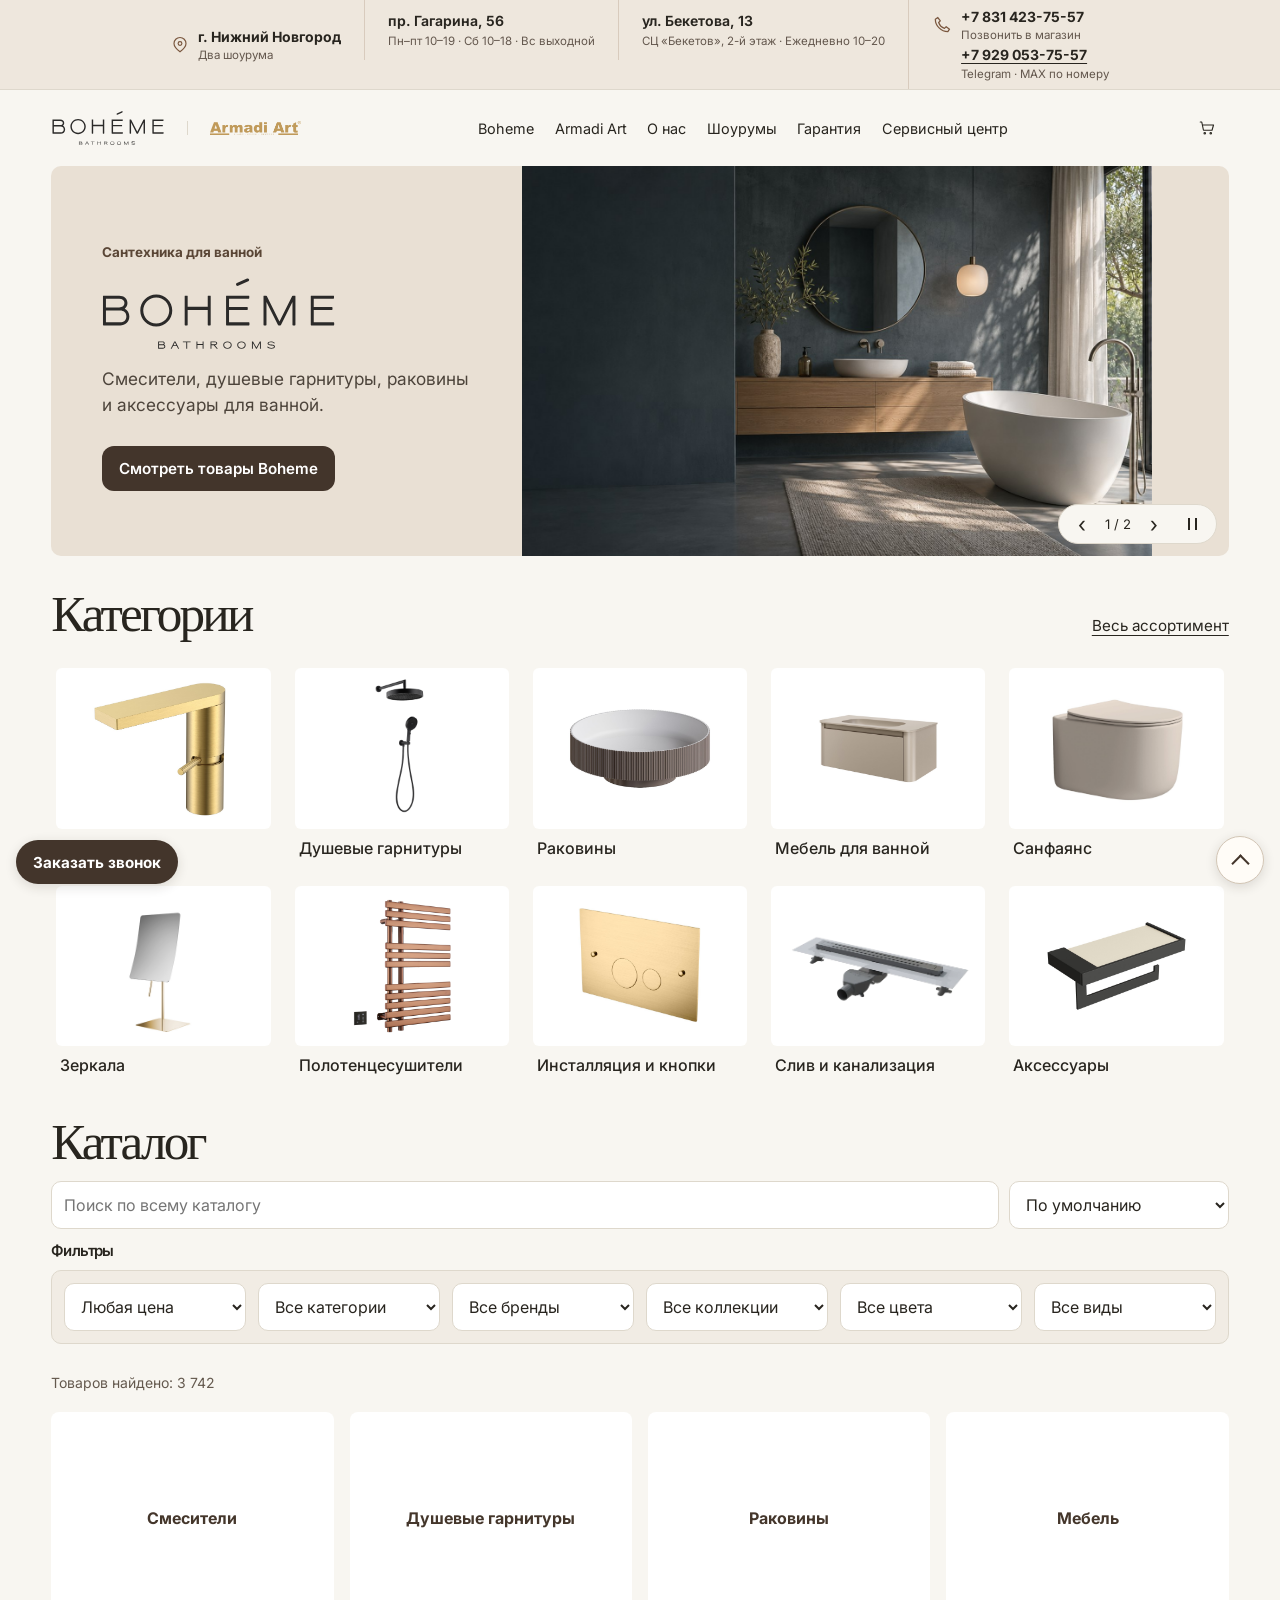
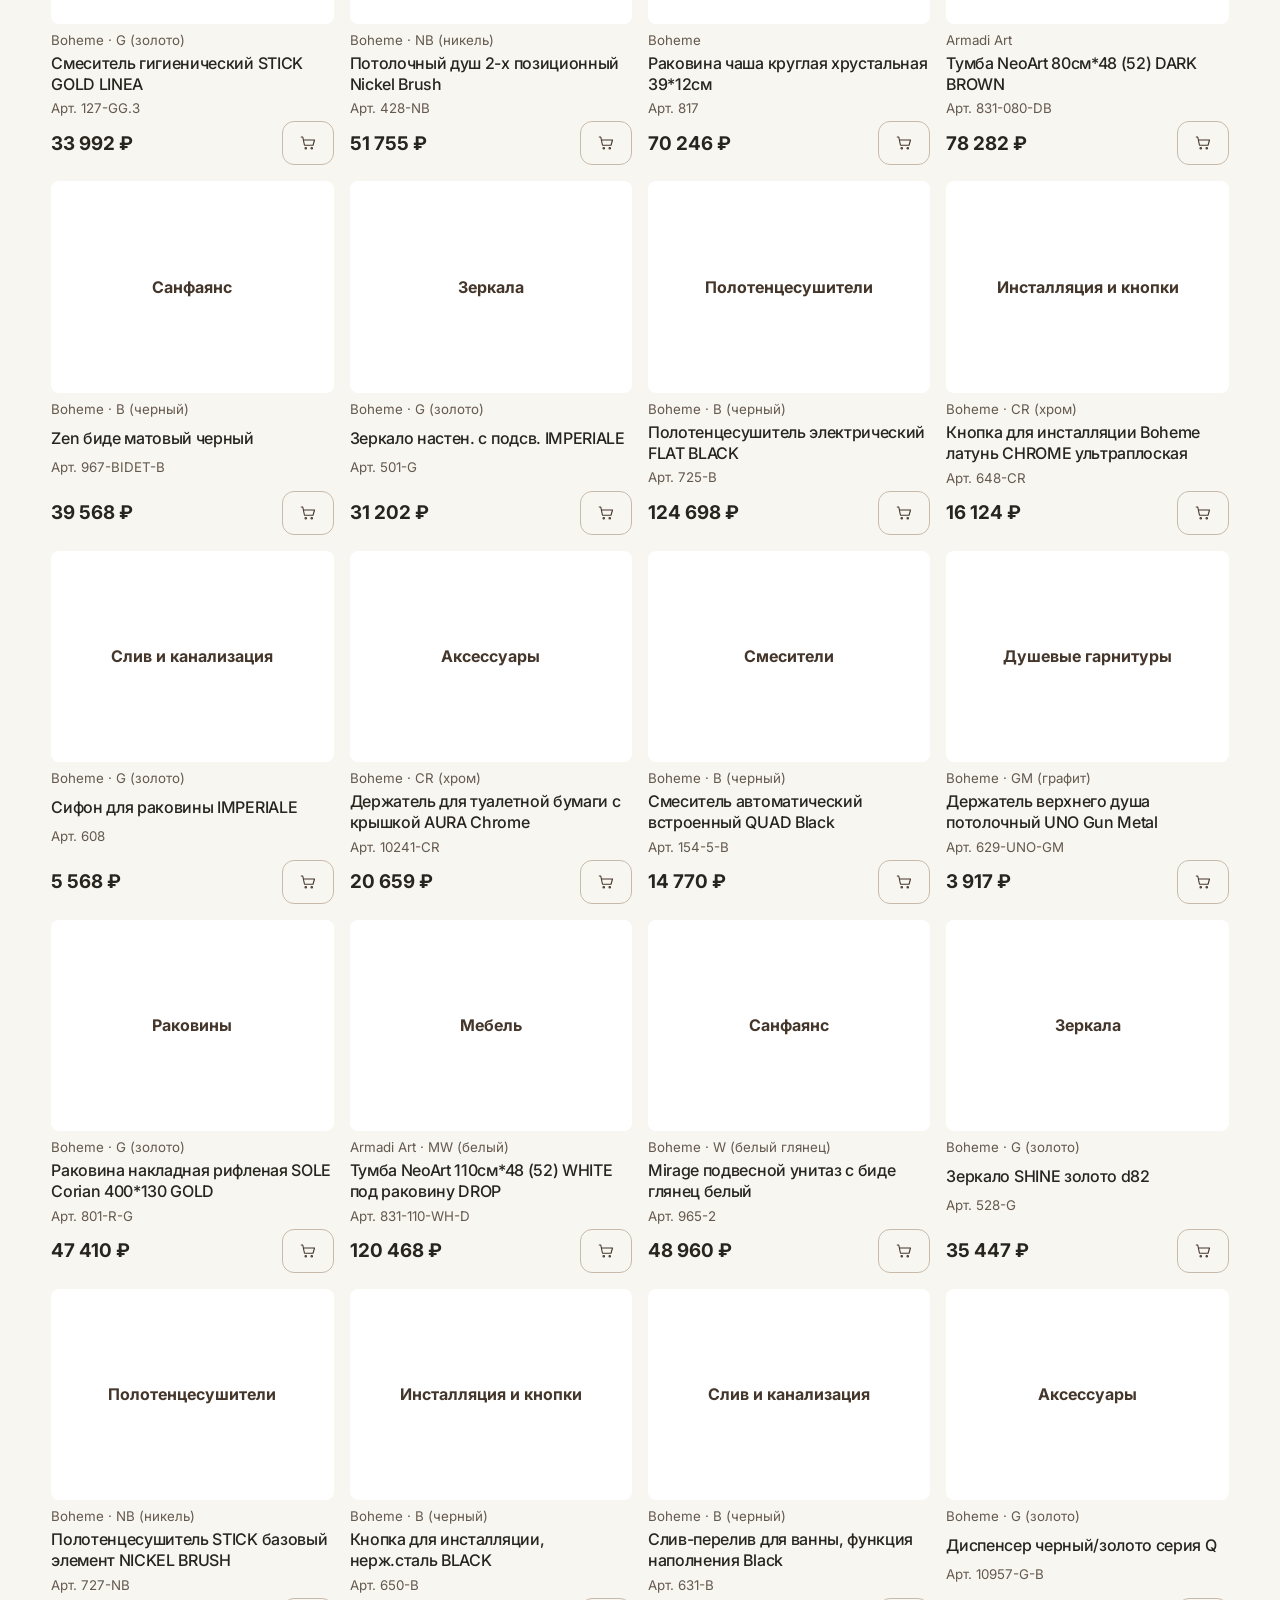
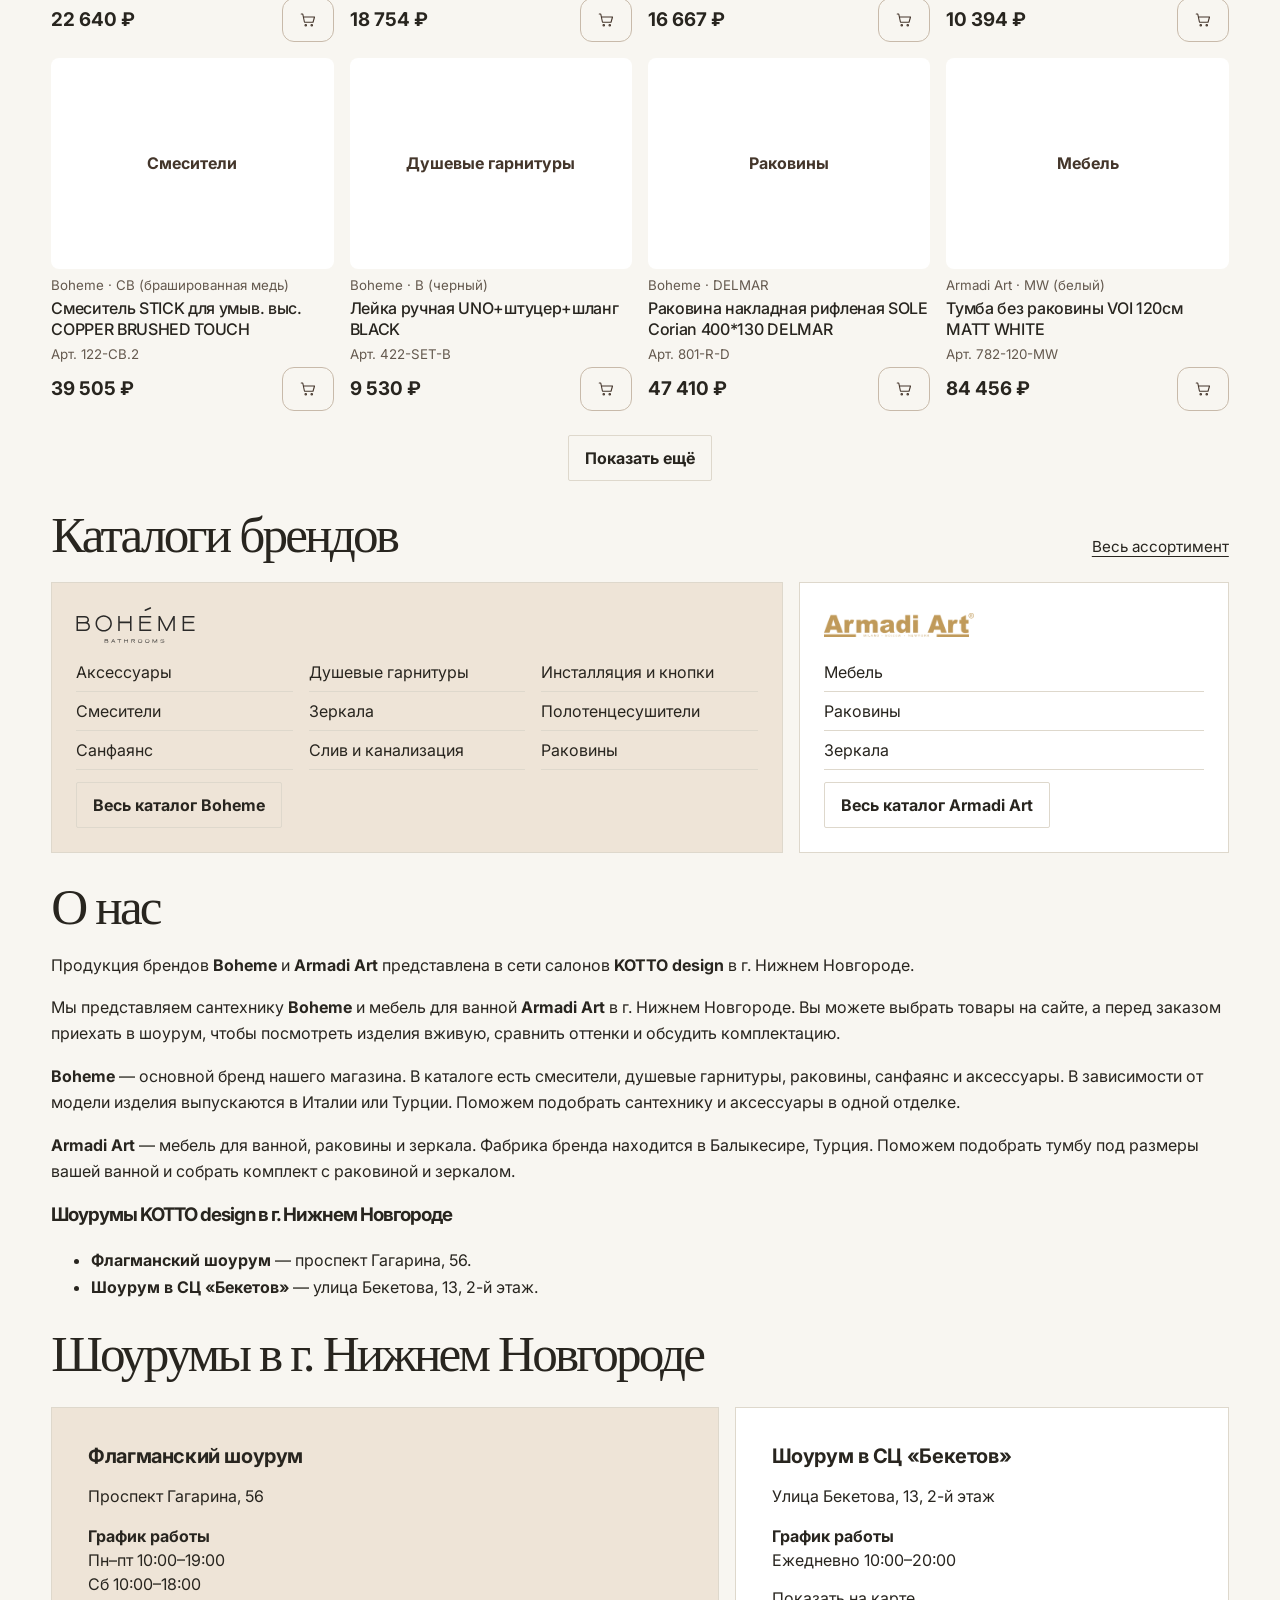
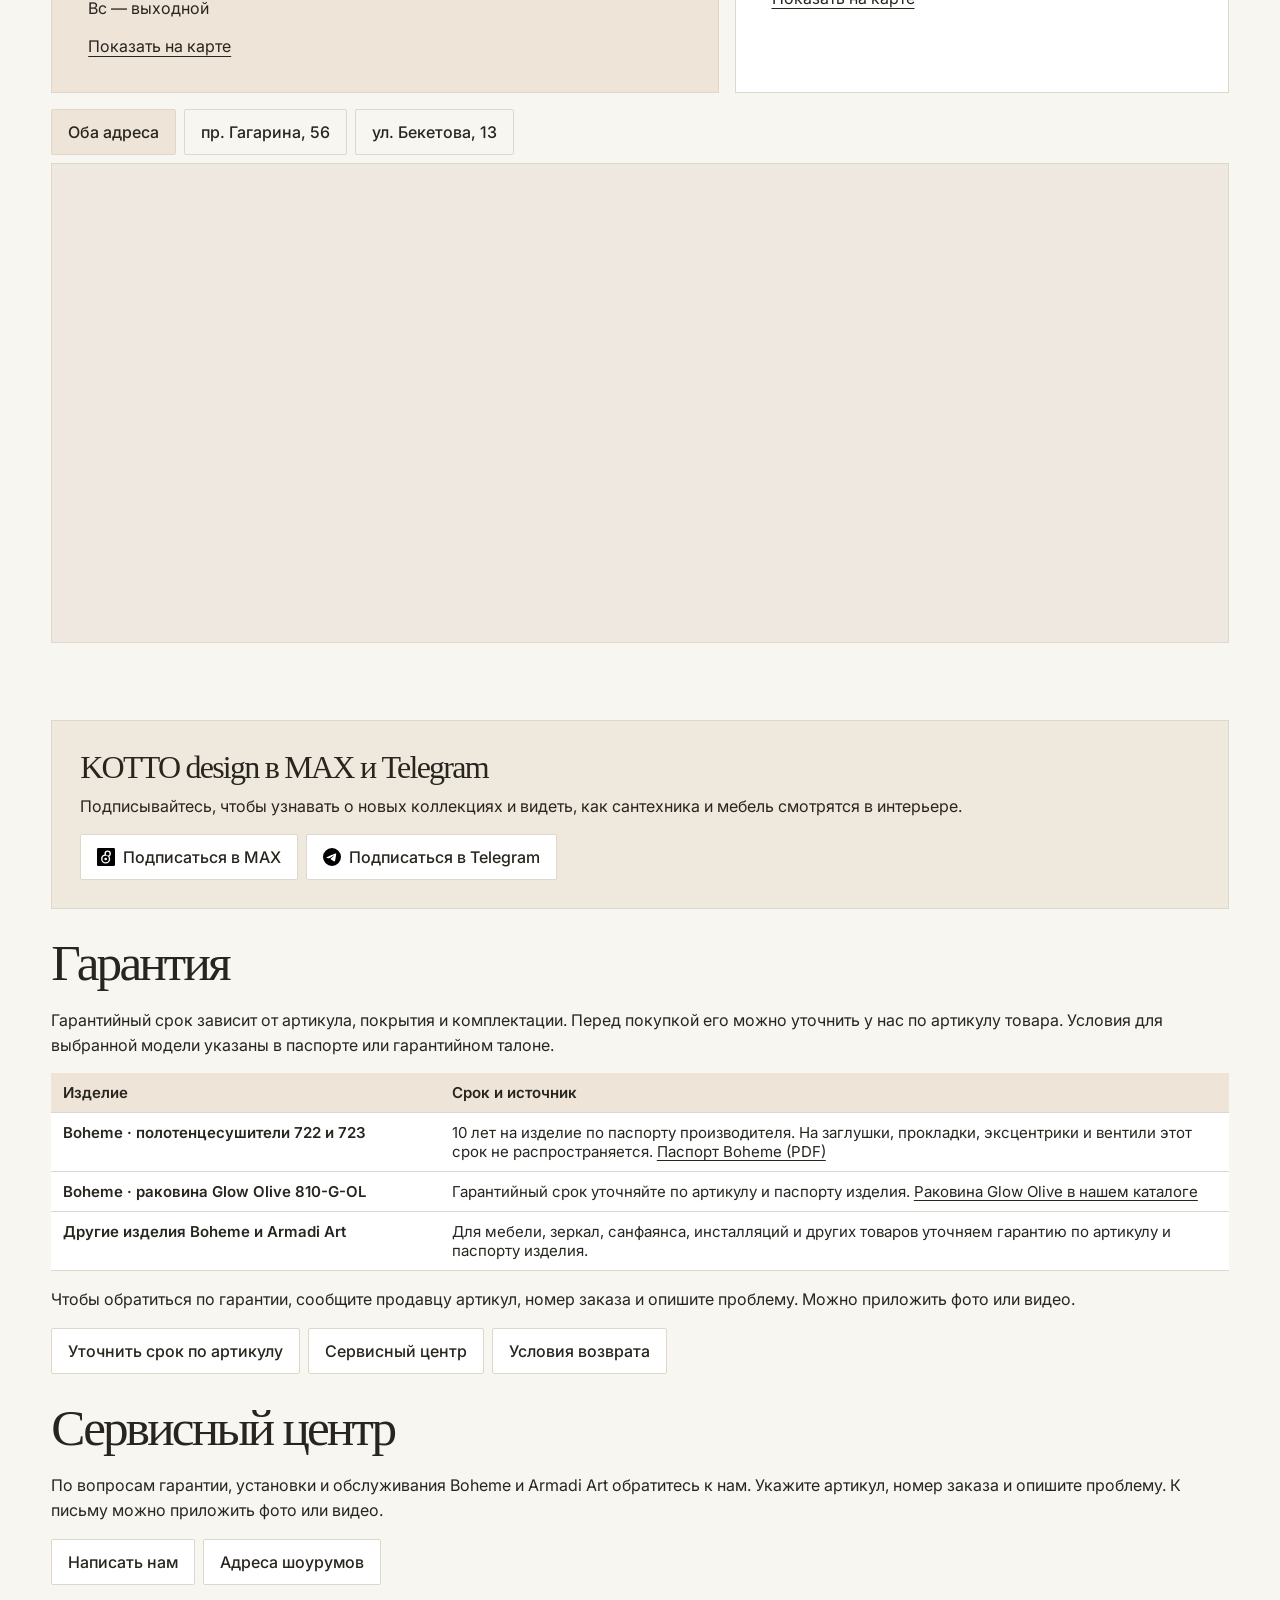
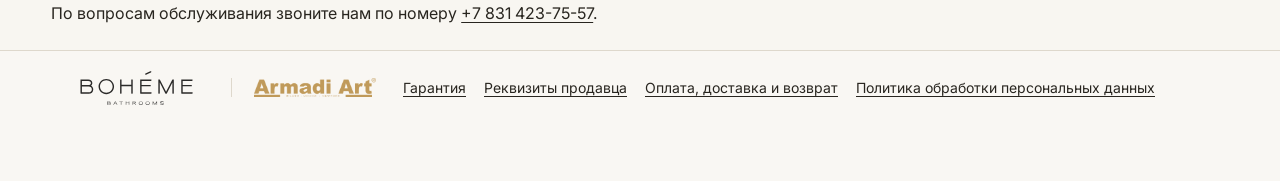
==== commit 738f6c26: "Add files via upload" ====
--- a/index.html
+++ b/index.html
@@ -1,5 +1,5 @@
 <!doctype html>
-<html lang="ru"><head><meta charset="utf-8"><meta name="viewport" content="width=device-width,initial-scale=1"><meta name="description" content="Сантехника Boheme, мебель для ванной Armadi Art и консультация по подбору."><title>Boheme и Armadi Art — сантехника и мебель для ванной</title><link rel="stylesheet" href="style.css?v=88"><script defer src="product-videos.js?v=2"></script><script defer src="app.js?v=89"></script><script defer src="showroom-map.js?v=81"></script></head>
+<html lang="ru"><head><meta charset="utf-8"><meta name="viewport" content="width=device-width,initial-scale=1"><meta name="description" content="Сантехника Boheme, мебель для ванной Armadi Art и консультация по подбору."><title>Boheme и Armadi Art — сантехника и мебель для ванной</title><link rel="stylesheet" href="style.css?v=88"><script defer src="product-videos.js?v=2"></script><script defer src="app.js?v=90"></script><script defer src="showroom-map.js?v=81"></script></head>
 <body>
 <div id="top" class="headerContacts" aria-label="Адреса, часы работы и телефон шоурумов">
   <div class="headerCity"><svg viewBox="0 0 24 24" width="18" height="18" fill="none" stroke="currentColor" stroke-width="1.55" aria-hidden="true"><path d="M20 10c0 5-8 11-8 11S4 15 4 10a8 8 0 1 1 16 0Z"/><circle cx="12" cy="10" r="2.5"/></svg><div><strong>г. Нижний Новгород</strong><span class="headerContactNote">Два шоурума</span></div></div>
